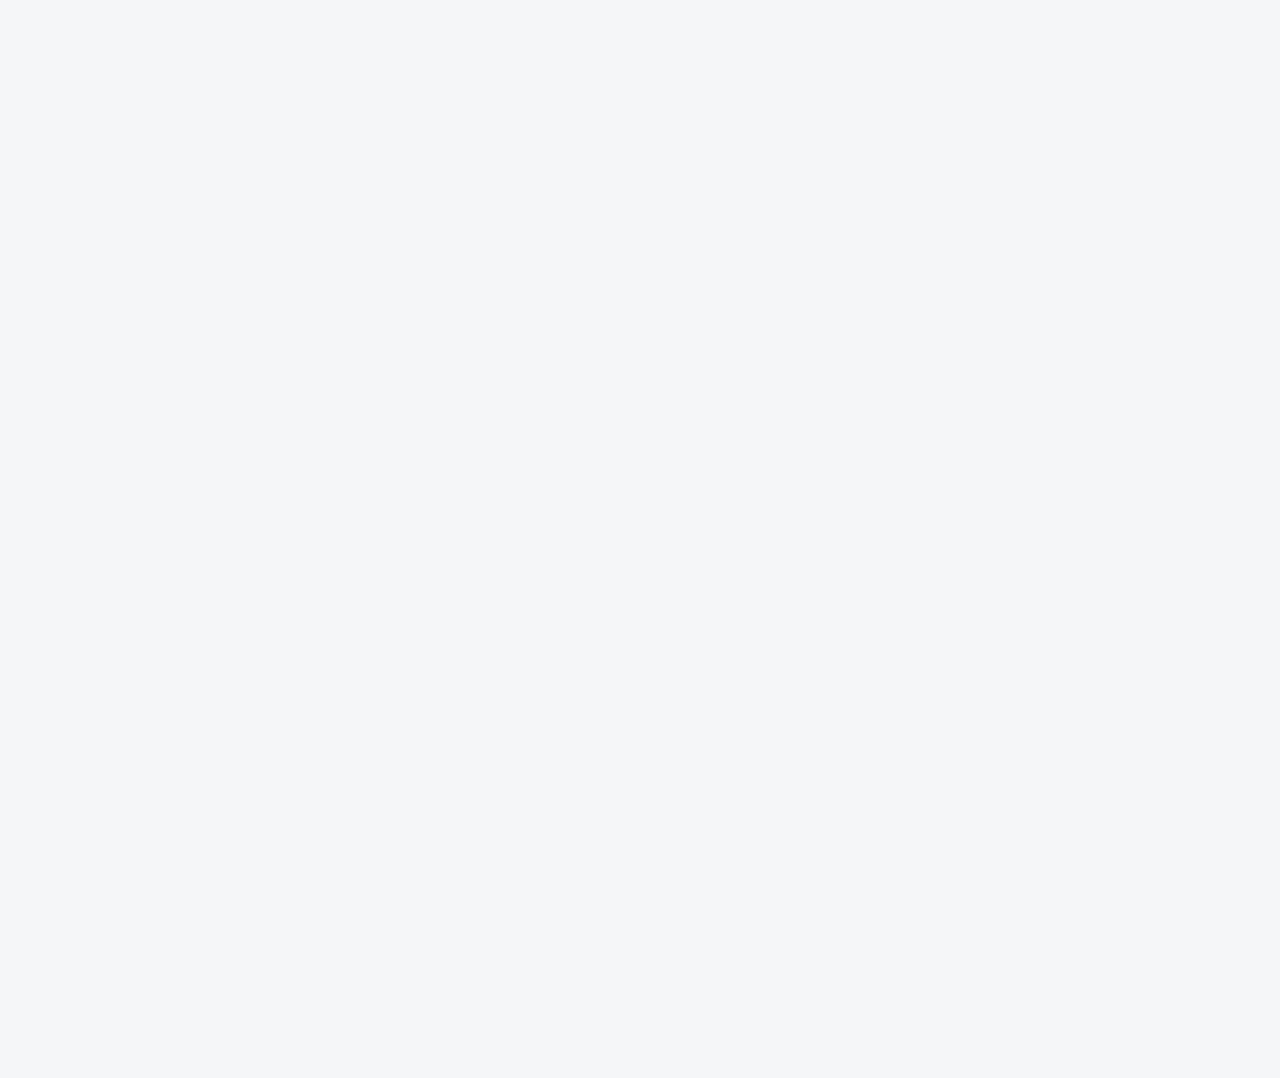
==== index.html @ fcd303e8 "마무리: 로그인 · 게시판 · 첫 화면(판 2026-11-13.1) · 개발 자료 전체 Co-Authored-By: Claude Fable 5.2 <noreply@anthropic" ====
<!DOCTYPE html>
<html lang="ko">
<head>
<meta charset="UTF-8">
<meta name="viewport" content="width=device-width, initial-scale=1.0">
<title>협력업체 통합 품질관리 — Audit 4종 · 개선조치 · 공정점검 · 메일 초안</title>
<meta name="description" content="협력업체 Audit 4종(Process · 대형 제관 · PSO · 도장)의 점수와 판정, 지적사항 개선조치, 업체별 점수 변화, 가로형 공정점검(사진 첨부), 내부 보고·업체 발송 메일 초안을 한 화면에서 관리합니다. 회사 양식 엑셀을 올리면 항목과 배점을 그대로 읽어 씁니다.">
<link rel="icon" href="favicon.svg" type="image/svg+xml">
<link rel="canonical" href="https://build-2611-14.jobability.co.kr/">
<meta name="robots" content="index,follow">
<meta property="og:type" content="website">
<meta property="og:site_name" content="생성형 AI 업무자동화 전문가과정 · 2차수">
<meta property="og:url" content="https://build-2611-14.jobability.co.kr/">
<meta property="og:title" content="협력업체 통합 품질관리 — 생성형 AI 업무자동화 전문가과정 2차수">
<meta property="og:description" content="Audit 4종 점수·판정, 개선조치 추적, 업체별 점수 분석, 가로형 공정점검과 메일 초안을 한 곳에서 관리합니다.">
<meta property="og:image" content="https://build-2611-14.jobability.co.kr/og-index.png">
<meta property="og:image:width" content="1200">
<meta property="og:image:height" content="630">
<meta property="og:locale" content="ko_KR">
<meta name="twitter:card" content="summary_large_image">
<link rel="stylesheet" href="css/style.css">
<link rel="stylesheet" href="css/app.css">
<!-- auth-kit: 로그인 전에는 도구 화면을 감춘다(js/auth.js 가 판정 뒤 푼다) -->
<script>document.documentElement.classList.add('auth-lock')</script>
<link rel="stylesheet" href="css/auth.css?v=2026-11-13.1">
<link rel="stylesheet" href="css/board.css?v=2026-11-13.1">
<link rel="stylesheet" href="css/kit-build.css?v=2026-11-13.1">
<!-- /auth-kit -->
</head>
<body>

<nav class="topnav" aria-label="주요 메뉴">
  <div class="topnav-inner">
    <a class="topnav-brand" href="index.html">협력업체 통합 품질관리 <small>build-2611-14 · 기획 정유석</small></a>
    <ul class="topnav-links">
      <li><a href="#/dashboard">Dashboard</a></li>
      <li><a href="#/inspect">공정점검</a></li>
      <li><a href="#/mail">메일</a></li>
      <li><a href="guide.html">사용법</a></li>
      <li><a href="plan.html">기획서</a></li>
    </ul>
  </div>
</nav>

<header class="hero"><div class="wrap">
  <div class="eyebrow">생성형 AI 업무자동화 전문가과정 · 2차수 · 프로젝트 14</div>
  <h1>협력업체 통합 품질관리</h1>
  <p>Audit 4종의 <b>점수와 판정</b>, 지적사항의 <b>개선조치 추적</b>, 업체별 <b>점수 변화</b>, 가로형 <b>공정점검</b>과 <b>메일 초안</b>을 한 화면에서 관리합니다.
     회사 양식 엑셀을 올리면 항목과 배점을 그대로 읽어 씁니다.</p>
</div></header>

<main><div class="wrap">
  <div class="app">
    <aside class="side" aria-label="업무 메뉴">
      <ul id="side">
        <li><a href="#/dashboard" data-r="dashboard">Dashboard</a></li>
        <li><a href="#/vendors" data-r="vendors">협력업체 관리</a></li>
        <li class="grp">Audit 관리</li>
        <li><a href="#/audit/C" data-r="audit/C" class="sub">Process Audit</a></li>
        <li><a href="#/audit/A" data-r="audit/A" class="sub">대형 제관 Audit</a></li>
        <li><a href="#/audit/B" data-r="audit/B" class="sub">PSO</a></li>
        <li><a href="#/audit/D" data-r="audit/D" class="sub">도장 Audit</a></li>
        <li><a href="#/findings" data-r="findings">개선조치 관리</a></li>
        <li><a href="#/analysis" data-r="analysis">Audit 점수 분석</a></li>
        <li><a href="#/inspect" data-r="inspect">공정점검 관리</a></li>
        <li><a href="#/mail" data-r="mail">메일 자동 생성</a></li>
        <li><a href="#/data" data-r="data">데이터 관리</a></li>
      </ul>
      <p class="side-note">저장 위치: 이 PC 의 브라우저(IndexedDB).<br>파일과 사진은 서버로 올라가지 않습니다.<br>엑셀 파일이 안 열리면 「엑셀에서 복사해 붙여넣기」, 인터넷이 없으면 데이터 관리의 「오프라인 사용 파일」.</p>
    </aside>
    <section class="panel">
      <div class="selbar" id="selbar">
        <label>담당자 <select id="sel-manager"></select></label>
        <label>업체 <select id="sel-vendor"></select></label>
        <span class="mode" id="sel-mode"></span>
        <button class="btn sm" id="sel-clear" type="button">선택 해제</button>
        <span class="saved" id="saved"></span>
      </div>
      <div id="view" aria-live="polite"></div>
    </section>
  </div>
</div></main>

<footer><div class="wrap">
  생성형 AI 업무자동화 전문가과정 2차수 · 프로젝트 14 · 기획 정유석 ·
  예제 데이터와 예제 양식은 실제 사내 데이터·양식이 아닙니다.
</div></footer>

<script src="lib/xlsx.full.min.js"></script>
<script src="js/audit.js"></script>
<script src="js/app.js"></script>
<!-- auth-kit: 로그인 · 사용 신청 · 승인 · 게시판(키트 정본 data10-00/kit/auth, 적용 build-2611-00/tools/kit) -->
<script src="vendor/supabase.js?v=2026-11-13.1"></script>
<script src="js/auth-config.js?v=2026-11-13.1"></script>
<script src="js/kit-build.js?v=2026-11-13.1"></script>
<script src="js/board.js?v=2026-11-13.1"></script>
<script src="js/auth.js?v=2026-11-13.1"></script>
<!-- /auth-kit -->
</body>
</html>
---- css/style.css ----
:root{
  --bg:#f4f6f8; --card:#fff; --ink:#152232; --sub:#5b6b7b; --line:#dde4ea;
  --brand:#154b6e; --brand-deep:#0d3350; --accent:#0b6e99;
  --ok:#0a6045; --warn:#7a4f00; --danger:#c8341f;
  --wrap:1320px; --pad:24px;
}
@media (max-width:640px){ :root{ --pad:16px; } }
*{box-sizing:border-box; margin:0; padding:0;}
html,body{background:var(--bg); color:var(--ink);
  font-family:"Pretendard","Apple SD Gothic Neo","Malgun Gothic",sans-serif;}
body{font-size:15px; line-height:1.65; word-break:keep-all; overflow-wrap:break-word;}

/* 상단 바는 고정 — 표를 아래로 훑는 동안에도 조작부가 보여야 한다.
   sticky 가 아니라 fixed 다: 조상에 overflow 가 걸리면 sticky 는 조용히 죽는다. */
.topnav{position:fixed; top:0; left:0; right:0; z-index:40;
  background:var(--brand-deep); border-bottom:1px solid rgba(255,255,255,.12);}
.topnav-inner{display:flex; align-items:center; justify-content:space-between;
  gap:20px; max-width:var(--wrap); margin:0 auto; padding:0 var(--pad); min-height:56px;}
.topnav-brand{display:flex; align-items:center; min-height:56px; color:#fff;
  font-weight:750; font-size:14.5px; text-decoration:none; white-space:nowrap;}
.topnav-brand small{font-weight:400; opacity:.7; font-size:12px; margin-left:8px;}
.topnav-links{display:flex; align-items:center; gap:2px; list-style:none; margin:0; padding:0;
  overflow-x:auto; scrollbar-width:none;}
.topnav-links::-webkit-scrollbar{display:none;}
.topnav-links a{display:flex; align-items:center; min-height:56px; padding:0 12px;
  color:rgba(255,255,255,.82); text-decoration:none; font-size:13.5px; font-weight:600;
  white-space:nowrap; border-bottom:2px solid transparent;}
.topnav-links a:hover{color:#fff;}
.topnav-links a.active{color:#fff; border-bottom-color:#7ec8a0;}
@media (max-width:860px){
  .topnav-inner{gap:10px; padding:0 14px; min-height:52px;}
  .topnav-brand{min-height:52px; font-size:13.5px;} .topnav-brand small{display:none;}
  .topnav-links a{min-height:52px; padding:0 9px; font-size:13px;}
}

.hero{background:linear-gradient(180deg,var(--brand-deep),var(--brand)); color:#fff;
  padding:52px 0 38px; margin-top:56px;}
@media (max-width:860px){ .hero{margin-top:52px; padding:38px 0 28px;} }
.hero .eyebrow{font-size:12.5px; letter-spacing:.08em; opacity:.75; margin-bottom:9px;}
.hero h1{font-size:27px; line-height:1.3; font-weight:750; margin-bottom:11px;}
.hero p{max-width:66ch; color:rgba(255,255,255,.86); font-size:14.5px;}
main{padding:34px 0 60px;}
.wrap{max-width:var(--wrap); margin:0 auto; padding:0 var(--pad);}

h2{font-size:19px; font-weight:700; margin:32px 0 8px;}
main > .wrap > :first-child{margin-top:0;}
p{margin:0 0 13px;} .sub{color:var(--sub); font-size:14px;}
code{font-family:ui-monospace,SFMono-Regular,Menlo,monospace; font-size:.92em;
  background:#eef2f6; border-radius:4px; padding:1px 5px;}

.card{background:var(--card); border:1px solid var(--line); border-radius:12px;
  padding:22px 24px; margin-bottom:18px;}
.drop{display:block; border:2px dashed #93a7bd; border-radius:12px; background:#fbfdff;
  padding:30px 20px; text-align:center; cursor:pointer; transition:border-color .15s,background .15s;}
.drop:hover,.drop.over{border-color:var(--accent); background:#f0f8fc;}
.drop b{display:block; font-size:15.5px; margin-bottom:5px;}
.drop span{color:var(--sub); font-size:13.5px;}
input[type=file]{display:none;}

.btn{display:inline-flex; align-items:center; justify-content:center; gap:6px;
  min-height:42px; padding:0 18px; border-radius:9px; border:1px solid var(--line);
  background:#fff; color:var(--ink); font-size:14px; font-weight:650; cursor:pointer;}
.btn:hover{border-color:#9fb2c4;}
.btn.primary{background:var(--brand); border-color:var(--brand); color:#fff;}
.btn.primary:hover{background:var(--brand-deep);}
.btn.green{background:var(--ok); border-color:var(--ok); color:#fff;}
.btn:disabled{opacity:.45; cursor:not-allowed;}
.btnrow{display:flex; flex-wrap:wrap; gap:8px; margin-top:14px;}

.note{border-left:4px solid var(--accent); background:#eef6fa; color:#0b3a4f;
  padding:13px 15px; border-radius:8px; font-size:14px; margin:14px 0;}
.warn{border-left:4px solid var(--danger); background:#fdeae7; color:#7a1a0c;
  padding:13px 15px; border-radius:8px; font-size:14px; margin:14px 0;}
.ok{border-left:4px solid var(--ok); background:#e9f6f0; color:#08422a;
  padding:13px 15px; border-radius:8px; font-size:14px; margin:14px 0;}

.tablewrap{overflow-x:auto; border:1px solid var(--line); border-radius:10px; background:#fff; max-height:70vh;}
table{border-collapse:collapse; width:100%; font-size:13px;}
th,td{border-bottom:1px solid var(--line); padding:8px 11px; text-align:left; white-space:nowrap;}
th{background:#eef2f6; font-weight:700; position:sticky; top:0; z-index:1;}
tr:last-child td{border-bottom:0;}
td.num{text-align:right; font-variant-numeric:tabular-nums;}
td.mono{font-family:ui-monospace,SFMono-Regular,Menlo,monospace;}
tr.flag td{background:#fdf3f1;}
/* 계산으로 채운 값은 문서에 적혀 있던 값과 **신뢰도가 다르다.**
   같은 모양으로 두면 사람이 구분하지 못한 채 그대로 믿게 된다. */
td .calc{display:inline-block; margin-left:5px; font-size:10.5px; font-weight:700;
  color:#0b3a4f; background:#dceaf3; border-radius:4px; padding:1px 5px; vertical-align:middle;}
.rev{color:var(--danger); font-weight:650; white-space:normal; min-width:240px;}

.filelist{margin:13px 0 0; padding:0; list-style:none; font-size:13.5px;}
.filelist li{padding:6px 0; border-bottom:1px solid var(--line); color:var(--sub);
  display:flex; justify-content:space-between; gap:10px;}
.filelist li:last-child{border-bottom:0;}
.stats{display:flex; flex-wrap:wrap; gap:10px; margin:14px 0 0;}
.stat{background:#eef2f6; border-radius:9px; padding:9px 14px; font-size:13.5px;}
.stat b{font-size:17px; display:block; font-variant-numeric:tabular-nums;}
footer{border-top:1px solid var(--line); padding:24px 0 40px; color:var(--sub); font-size:13px;}
---- css/app.css ----
/* 이 앱 전용 — 공통 style.css 뒤에 읽는다 */
[hidden]{display:none !important;}
:root{ --navy:#0d2b4e; --blue:#1d5fa8; --blue-l:#e8f0fa; }
.hero{padding:34px 0 26px; background:linear-gradient(180deg,var(--navy),#174a80);}
.hero h1{font-size:24px;}
h3{font-size:16px; font-weight:700; margin:22px 0 8px;}
h3 small{font-weight:400; font-size:12.5px; margin-left:6px; color:var(--sub);}
.btn.sm{min-height:34px; padding:0 12px; font-size:13px;}
.btn.xs{min-height:28px; padding:0 9px; font-size:12px; border-radius:7px;}
.btn.danger{color:var(--danger); border-color:#efc4bc;}
.btn.on{background:var(--blue); border-color:var(--blue); color:#fff;}
.btnrow.tight{margin-top:0; margin-bottom:8px;}
main{padding-top:22px;}

/* 사이드바 + 본문 */
.app{display:grid; grid-template-columns:220px minmax(0,1fr); gap:18px; align-items:start;}
.side{position:sticky; top:72px; background:var(--navy); border-radius:12px; padding:10px 8px 12px; color:#fff;}
.side ul{list-style:none;}
.side a{display:block; color:rgba(255,255,255,.84); text-decoration:none; padding:8px 12px; border-radius:8px; font-size:14px; font-weight:600;}
.side a.sub{padding-left:24px; font-weight:500; font-size:13.5px;}
.side a:hover{background:rgba(255,255,255,.08); color:#fff;}
.side a.active{background:#fff; color:var(--navy);}
.side .grp{font-size:12px; opacity:.6; padding:10px 12px 2px;}
.side-note{font-size:12px; opacity:.7; padding:12px 10px 0; margin:0; line-height:1.5;}
@media (max-width:900px){
  .app{grid-template-columns:minmax(0,1fr);}
  .side{position:static; padding:6px;}
  .side ul{display:flex; overflow-x:auto; gap:2px; scrollbar-width:thin;}
  .side a,.side a.sub{white-space:nowrap; padding:8px 10px; font-size:13px;}
  .side .grp,.side-note{display:none;}
}
.panel{min-width:0;}
.selbar{display:flex; flex-wrap:wrap; align-items:flex-end; gap:10px 14px; background:#fff; border:1px solid var(--line); border-left:5px solid var(--blue);
  border-radius:12px; padding:12px 16px; margin-bottom:14px;}
.selbar label{display:flex; flex-direction:column; gap:3px; font-size:12.5px; color:var(--sub); min-width:0;}
.selbar select{font:inherit; font-size:14px; padding:6px 8px; border:1px solid var(--line); border-radius:7px; min-width:170px; max-width:100%;}
.mode{align-self:center; font-size:13px; font-weight:700; color:var(--blue); background:var(--blue-l); border-radius:20px; padding:4px 12px;}
.saved{align-self:center; margin-left:auto; font-size:12px; color:var(--sub);}
@media (max-width:640px){ .selbar select{min-width:0; width:100%;} .selbar label{flex:1 1 140px;} .saved{margin-left:0;} }

.card h2:first-child{margin-top:0;}
.head{display:flex; flex-wrap:wrap; align-items:center; justify-content:space-between; gap:8px 12px; margin-bottom:6px;}
.head h2{margin:0;}
.stats{display:grid; grid-template-columns:repeat(auto-fill,minmax(min(140px,100%),1fr)); gap:10px;}
.stat.bad b{color:var(--danger);} .stat.good b{color:var(--ok);}
.stat small{color:var(--sub); font-size:12px;}

/* 판정 꼬리표 */
.tag{display:inline-block; font-size:12px; font-weight:700; border-radius:5px; padding:1px 7px; white-space:nowrap; background:#eef2f6; color:#33475b;}
.tag.ok{background:#dcefe5; color:#08422a;}
/* 공통 style.css 의 .ok · .warn 알림 상자 규칙(왼쪽 띠 · 여백)이 꼬리표에 묻지 않게 */
.tag.ok,.tag.bad{border-left:0; margin:0; padding:1px 7px; border-radius:5px; font-size:12px;} .tag.mid{background:#fdf0d5; color:#6b4500;} .tag.bad{background:#fbdcd5; color:#7a1a0c;}
.tag.blue{background:var(--blue-l); color:#123f73;}
.tag.calc{background:#dceaf3; color:#0b3a4f; font-size:10.5px;}
.up{color:var(--ok); font-weight:700;} .down{color:var(--danger); font-weight:700;}

/* 표 */
.tablewrap{margin-top:6px;}
td.wrap,th.wrap{white-space:normal; min-width:200px;}
td.wide{white-space:normal; min-width:260px;}
td.num,th.num{text-align:right; font-variant-numeric:tabular-nums;}
tr.click{cursor:pointer;} tr.click:hover td{background:#f2f7fb;} tr.sel td{background:#e6effa;}
tr.over td{background:#fdf3f1;}
td.rep{color:#9aa9b8;}
table input,table select,table textarea{font:inherit; font-size:13px; border:1px solid var(--line); border-radius:6px; padding:4px 6px; background:#fff; max-width:100%;}
table textarea{width:100%; min-width:150px; min-height:52px; resize:vertical;}
table input[type=text]{min-width:120px;}
.form{display:grid; grid-template-columns:repeat(auto-fill,minmax(min(200px,100%),1fr)); gap:10px 14px; align-items:end; margin:10px 0;}
.form label{display:flex; flex-direction:column; gap:4px; font-size:13px; color:var(--sub); min-width:0;}
.form input,.form select,.form textarea{font:inherit; font-size:14px; padding:6px 8px; border:1px solid var(--line); border-radius:7px; background:#fff; width:100%;}
.form .span2{grid-column:span 2;} .form .full{grid-column:1/-1;}
@media (max-width:640px){ .form .span2{grid-column:1/-1;} }
textarea.big{width:100%; min-height:90px; font:inherit; font-size:14px; padding:8px 10px; border:1px solid var(--line); border-radius:8px; resize:vertical;}
textarea.mail{min-height:380px; font-family:ui-monospace,SFMono-Regular,Menlo,monospace; font-size:13px; line-height:1.55;}

/* Audit 입력 */
.edit-grid{display:grid; grid-template-columns:minmax(0,1fr) 300px; gap:16px; align-items:start;}
@media (max-width:1100px){ .edit-grid{grid-template-columns:minmax(0,1fr);} }
.sumbox{position:sticky; top:72px; border:1px solid var(--line); border-radius:12px; padding:14px 16px; background:#fbfdff;}
@media (max-width:1100px){ .sumbox{position:static;} }
.sumbox .big{font-size:30px; font-weight:800; font-variant-numeric:tabular-nums; line-height:1.2;}
.sumbox .row{display:flex; justify-content:space-between; gap:8px; font-size:13.5px; padding:3px 0; border-bottom:1px dashed var(--line);}
.guide{font-size:13px;} .guide td,.guide th{padding:5px 9px;}
.ctq{display:inline-block; font-size:10.5px; font-weight:800; color:#fff; background:var(--blue); border-radius:4px; padding:0 5px; margin-left:4px;}

/* 사진 */
.photos{display:flex; flex-wrap:wrap; gap:6px; min-width:170px; align-items:flex-start;}
.ph{width:84px; display:flex; flex-direction:column; gap:3px; position:relative;}
.ph img{width:84px; height:60px; object-fit:cover; border-radius:6px; border:1px solid var(--line); background:#f4f6f8; cursor:zoom-in;}
.ph input{width:84px; min-width:0 !important; font-size:11.5px; padding:2px 4px;}
.ph .x{position:absolute; top:-6px; right:-6px; width:20px; height:20px; border-radius:50%; border:0; background:#c8341f; color:#fff; font-size:12px; line-height:20px; cursor:pointer; padding:0;}
.addph{display:inline-flex; align-items:center; justify-content:center; width:84px; height:60px; border:1.5px dashed #93a7bd; border-radius:6px; font-size:12px; color:var(--sub); cursor:pointer; background:#fbfdff;}
.insp td{vertical-align:top;}
.insp td.pair{background:#fbfcfe;}
.zoom{position:fixed; inset:0; background:rgba(10,20,35,.82); z-index:80; display:flex; align-items:center; justify-content:center; padding:20px; cursor:zoom-out;}
.zoom img{max-width:100%; max-height:100%; border-radius:8px; background:#fff;}

/* 그래프 */
.chart svg{width:100%; height:auto; display:block; background:#fff; border:1px solid var(--line); border-radius:10px;}
.charts{display:grid; gap:14px 18px; grid-template-columns:repeat(auto-fit,minmax(min(420px,100%),1fr));}
.charts > div{min-width:0;}
svg .grid{stroke:#e6ebf0;} svg .ax{font-size:11px; fill:#5b6b7b;} svg .axt{font-size:12px; fill:#152232;}
svg .ref{stroke:#c8341f; stroke-dasharray:5 4; stroke-width:1.2;} svg .ref.g{stroke:#0a6045;}
svg polyline{fill:none; stroke-width:2.4;}
svg .kC{fill:#1d5fa8; stroke:#1d5fa8;} svg .kA{fill:#0d2b4e; stroke:#0d2b4e;} svg .kD{fill:#d9822b; stroke:#d9822b;}
svg polyline.kC,svg polyline.kA,svg polyline.kD{fill:none;}
.legend{display:flex; flex-wrap:wrap; gap:6px 14px; align-items:center; font-size:12.5px; color:var(--sub); margin-top:6px;}
.legend i{display:inline-block; width:12px; height:12px; border-radius:3px; margin-right:5px; vertical-align:-1px;}
.legend i.kC{background:#1d5fa8;} .legend i.kA{background:#0d2b4e;} .legend i.kD{background:#d9822b;}

.empty{text-align:center; padding:34px 16px;}
.empty .btnrow{justify-content:center;}
.pill{display:inline-block; font-size:12px; color:var(--sub); background:#eef2f6; border-radius:20px; padding:2px 10px; margin:2px 4px 2px 0;}
.log{list-style:none; font-size:13px; margin:6px 0;} .log li{padding:4px 0; border-bottom:1px dashed var(--line);}
.ai-box{border:1px dashed #93a7bd; border-radius:10px; padding:10px 14px; margin-top:12px; font-size:13.5px;}
.toast{position:fixed; left:50%; bottom:24px; transform:translateX(-50%); background:var(--navy); color:#fff; padding:10px 18px; border-radius:10px; font-size:14px; z-index:90; max-width:90vw;}

/* 엑셀에서 복사해 붙여넣기 · 오프라인 (v1.1) */
.card.inner{background:#f6f9fc; box-shadow:none; margin:12px 0;}
.card.inner h3{margin-top:0;}
textarea.paste{width:100%; box-sizing:border-box; font-family:ui-monospace,SFMono-Regular,Menlo,monospace; font-size:12.5px; line-height:1.45; white-space:pre; overflow:auto; tab-size:12;}
.card.inner ol.sub{margin:4px 0 8px 1.2em; padding:0;}
#copy-tables .btn{white-space:nowrap;}
---- css/auth.css ----
/* data10 로그인 키트 — 정본: data10-00/kit/auth/css/auth.css (사본을 직접 고치지 말 것)
   로그인 전 대문 · 사용 신청 · 승인 대기 · 구성원 관리 창. 클래스는 모두 ag- / auth- 로 시작해 도구 화면과 섞이지 않는다. */
:root {
  --ag-ink: #172334; --ag-sub: #55657a; --ag-line: #d6dee8; --ag-bg: #f3f6f9;
  --ag-navy: #13274b; --ag-navy-2: #0c1b36; --ag-brand: #1f5fa8; --ag-brand-d: #174a84;
  --ag-ok: #1b6e3a; --ag-ok-bg: #e5f3ea; --ag-err: #b3261e; --ag-err-bg: #fdecea; --ag-warn: #7a5200; --ag-warn-bg: #fff4d6;
  --ag-accent: #a9c2e2;
  --ag-pad: 20px;
}
@media (min-width: 640px) { :root { --ag-pad: 28px; } }
@media (min-width: 1024px) { :root { --ag-pad: 40px; } }

/* 로그인 전에는 도구 화면을 감춘다(자리는 그대로 — 그래프 폭 계산이 흔들리지 않게 visibility) */
html.auth-lock body > *:not(#authGate) { visibility: hidden; }
html.auth-lock body { overflow: hidden; }

.ag {
  position: fixed; inset: 0; z-index: 2000; overflow-y: auto; -webkit-overflow-scrolling: touch;
  background: var(--ag-bg); color: var(--ag-ink);
  font: 16px/1.65 Pretendard, 'Apple SD Gothic Neo', 'Malgun Gothic', 'Noto Sans KR', sans-serif;
  word-break: keep-all; overflow-wrap: break-word;
}
.ag[hidden] { display: none; }
.ag *, .ag *::before, .ag *::after, .ag-modal * { box-sizing: border-box; }

.ag-wrap {
  max-width: calc(1180px + 2 * var(--ag-pad)); margin: 0 auto; padding: 0 var(--ag-pad);
  display: grid; grid-template-columns: minmax(0, 1fr); gap: 0;
}
.ag-hero {
  background: linear-gradient(160deg, var(--ag-navy) 0%, var(--ag-navy-2) 100%); color: #fff;
  margin: 0 calc(-1 * var(--ag-pad)); padding: 36px var(--ag-pad) 32px;
}
.ag-side { padding: 24px 0 8px; }
@media (min-width: 960px) {
  .ag { background: linear-gradient(90deg, var(--ag-navy-2) 0, var(--ag-navy-2) 50%, var(--ag-bg) 50%); }
  .ag-wrap { grid-template-columns: minmax(0, 1fr) minmax(0, 1fr); min-height: calc(100vh - 48px); align-items: center; }
  .ag-hero { margin: 0; padding: 56px 48px 56px 0; background: none; min-height: 100%; display: flex; flex-direction: column; justify-content: center; }
  .ag-side { padding: 56px 0 56px 48px; }
}
.ag-eyebrow { margin: 0 0 10px; font-size: 13.5px; letter-spacing: .02em; color: var(--ag-accent); }
.ag-hero h1 { margin: 0 0 14px; font-size: clamp(26px, 3.6vw, 38px); line-height: 1.3; color: #fff; font-weight: 800; }
.ag-lead { margin: 0 0 24px; color: #d7e3f2; font-size: 16.5px; max-width: 640px; }
.ag-feats { list-style: none; margin: 0 0 24px; padding: 0; display: grid; grid-template-columns: minmax(0, 1fr); gap: 10px; }
@media (min-width: 640px) { .ag-feats { grid-template-columns: repeat(2, minmax(0, 1fr)); } }
.ag-feats li { border: 1px solid rgba(255, 255, 255, .14); border-radius: 12px; padding: 14px 16px; background: rgba(255, 255, 255, .05); }
.ag-feats b { display: block; color: #fff; font-size: 15.5px; margin-bottom: 4px; }
.ag-feats span { display: block; color: #c4d3e6; font-size: 14px; line-height: 1.55; }
.ag-flow-t { margin: 0 0 8px; font-size: 13.5px; color: #a9c2e2; }
.ag-flow ol { list-style: none; margin: 0; padding: 0; display: flex; flex-wrap: wrap; gap: 8px; }
.ag-flow li { display: inline-flex; align-items: center; gap: 8px; padding: 6px 12px 6px 6px; border-radius: 999px; background: rgba(255, 255, 255, .08); color: #e6eef8; font-size: 14px; }
.ag-n { display: inline-grid; place-items: center; width: 24px; height: 24px; border-radius: 50%; background: #fff; color: var(--ag-navy); font-weight: 700; font-size: 13px; }

.ag-card { background: #fff; border: 1px solid var(--ag-line); border-radius: 16px; padding: 26px 24px; box-shadow: 0 10px 30px rgba(15, 30, 55, .08); max-width: 460px; margin: 0 auto; }
.ag-card h2 { margin: 6px 0 8px; font-size: 21px; color: var(--ag-ink); }
.ag-card p { margin: 0 0 12px; }
.ag-sub { color: var(--ag-sub); font-size: 14.5px; }
.ag-tabs { display: flex; gap: 4px; padding: 4px; background: #eef2f6; border-radius: 10px; margin: 0 0 18px; }
.ag-tabs button { flex: 1; border: 0; background: transparent; padding: 9px 10px; border-radius: 8px; font: inherit; font-weight: 600; color: var(--ag-sub); cursor: pointer; }
.ag-tabs button[aria-selected="true"] { background: #fff; color: var(--ag-ink); box-shadow: 0 1px 3px rgba(0, 0, 0, .1); }
.ag-form { display: grid; gap: 12px; }
.ag-form label { display: grid; gap: 5px; font-size: 14px; font-weight: 600; color: var(--ag-ink); }
.ag-form small { font-weight: 400; color: var(--ag-sub); }
.ag-form input { font: inherit; font-size: 16px; font-weight: 400; padding: 10px 12px; border: 1px solid var(--ag-line); border-radius: 9px; background: #fff; color: var(--ag-ink); width: 100%; }
.ag-form input::placeholder { color: #8a97a8; font-weight: 400; }
.ag-form input:focus { outline: 2px solid var(--ag-brand); outline-offset: 1px; border-color: var(--ag-brand); }
.ag-btn { font: inherit; font-weight: 700; display: inline-flex; align-items: center; justify-content: center; gap: 6px; min-height: 44px; padding: 8px 16px;
  border-radius: 10px; border: 1px solid var(--ag-line); background: #fff; color: var(--ag-ink); cursor: pointer; width: 100%; }
.ag-btn:hover { border-color: var(--ag-brand); }
.ag-btn:disabled { opacity: .6; cursor: progress; }
.ag-primary { background: var(--ag-brand); border-color: var(--ag-brand); color: #fff; }
.ag-primary:hover { background: var(--ag-brand-d); }
.ag-kakao { background: #fee500; border-color: #fee500; color: #191600; }
.ag-or { display: flex; align-items: center; gap: 10px; color: var(--ag-sub); font-size: 13px; margin: 14px 0; }
.ag-or::before, .ag-or::after { content: ''; flex: 1; height: 1px; background: var(--ag-line); }
.ag-hint { margin: 14px 0 0 !important; color: var(--ag-sub); font-size: 13.5px; }
.ag-msg { margin: 12px 0 0 !important; font-size: 14px; min-height: 1em; color: var(--ag-sub); }
.ag-msg:empty { display: none; }
.ag-msg.is-err { color: var(--ag-err); background: var(--ag-err-bg); padding: 8px 12px; border-radius: 8px; }
.ag-msg.is-ok { color: var(--ag-ok); background: var(--ag-ok-bg); padding: 8px 12px; border-radius: 8px; }
.ag-link { border: 0; background: none; color: var(--ag-sub); text-decoration: underline; font: inherit; font-size: 14px; cursor: pointer; margin-top: 14px; padding: 6px 0; }
.ag-badge { display: inline-block; padding: 3px 10px; border-radius: 999px; background: var(--ag-warn-bg); color: var(--ag-warn); font-size: 13px; font-weight: 700; }
.ag-badge.is-off { background: var(--ag-err-bg); color: var(--ag-err); }
.ag-claim { margin-top: 16px; padding: 14px; border: 1px dashed var(--ag-line); border-radius: 10px; font-size: 14px; color: var(--ag-sub); }
.ag-foot { text-align: center; color: var(--ag-sub); font-size: 13px; margin: 0; padding: 14px var(--ag-pad) 22px; }
@media (min-width: 960px) { .ag-foot { color: #8fa3bd; text-align: left; max-width: calc(1180px + 2 * var(--ag-pad)); margin: 0 auto; } }

/* 상단 바 계정 칩 */
.auth-chip { display: flex; align-items: center; gap: 6px; margin-left: auto; flex-wrap: nowrap; font-size: 13.5px; }
.auth-chip.is-float { position: fixed; top: 10px; right: 10px; z-index: 1500; background: #fff; border: 1px solid var(--ag-line); border-radius: 999px; padding: 4px 6px 4px 12px; }
.auth-chip-name { max-width: 9em; overflow: hidden; text-overflow: ellipsis; white-space: nowrap; font-weight: 600; }
.auth-chip-btn { font: inherit; font-size: 13px; border: 1px solid var(--ag-line); background: #fff; color: var(--ag-ink); border-radius: 8px; padding: 5px 10px; cursor: pointer; white-space: nowrap; display: inline-flex; align-items: center; gap: 4px; }
.auth-chip-btn:hover { border-color: var(--ag-brand); color: var(--ag-brand); }
.auth-chip-n { display: inline-grid; place-items: center; min-width: 18px; height: 18px; padding: 0 5px; border-radius: 9px; background: var(--ag-err); color: #fff; font-size: 11.5px; font-weight: 700; }
.auth-chip-n[hidden] { display: none; }
@media (max-width: 639px) { .auth-chip-name { display: none; } }

/* 구성원 관리 창 */
.ag-modal { position: fixed; inset: 0; z-index: 2100; background: rgba(10, 20, 35, .5); display: flex; align-items: flex-start; justify-content: center; padding: 24px 12px; overflow-y: auto;
  font: 15px/1.6 Pretendard, 'Apple SD Gothic Neo', 'Malgun Gothic', sans-serif; color: var(--ag-ink); word-break: keep-all; overflow-wrap: break-word; }
.ag-modal[hidden] { display: none; }
.ag-panel { background: #fff; border-radius: 14px; width: 100%; max-width: 980px; padding: 20px 22px 24px; }
.ag-panel-h { display: flex; align-items: center; justify-content: space-between; gap: 12px; }
.ag-panel-h h2 { margin: 0; font-size: 20px; }
.ag-x { border: 0; background: none; font-size: 26px; line-height: 1; cursor: pointer; color: var(--ag-sub); padding: 4px 8px; }
.ag-panel .ag-tabs { max-width: 320px; margin: 12px 0; }
.ag-tablewrap { overflow-x: auto; }
.ag-table { width: 100%; border-collapse: collapse; font-size: 14.5px; }
.ag-table th, .ag-table td { text-align: left; vertical-align: top; padding: 10px 8px; border-bottom: 1px solid var(--ag-line); }
.ag-table th { background: #f1f4f8; font-size: 13.5px; white-space: nowrap; }
.ag-table small { color: var(--ag-sub); }
.ag-acts { display: flex; flex-wrap: wrap; gap: 6px; min-width: 150px; }
.ag-btn.ag-sm { width: auto; min-height: 34px; padding: 4px 10px; font-size: 13.5px; }
.ag-st { display: inline-block; padding: 1px 8px; border-radius: 999px; font-size: 12.5px; font-weight: 700; background: #eef2f6; color: var(--ag-sub); }
.ag-st.is-pending { background: var(--ag-warn-bg); color: var(--ag-warn); }
.ag-st.is-active { background: var(--ag-ok-bg); color: var(--ag-ok); }
.ag-st.is-disabled { background: var(--ag-err-bg); color: var(--ag-err); }
.ag-st.is-admin { background: #e6eef9; color: var(--ag-brand-d); }
/* 밝은 테마(plan.json landing.theme = "light") — 바탕은 --ag-bg, 글자는 --ag-ink, 강조는 --ag-accent */
.ag-light, .ag-light .ag-hero { background: var(--ag-bg); }
@media (min-width: 960px) { .ag.ag-light { background: var(--ag-bg); } }
.ag-light .ag-hero { color: var(--ag-ink); }
.ag-light .ag-hero h1 { color: var(--ag-navy); font-size: clamp(30px, 4.2vw, 46px); line-height: 1.25; }
.ag-light .ag-eyebrow { font-size: 16px; font-weight: 700; }
.ag-light .ag-lead { color: var(--ag-sub); font-size: 17px; }
.ag-light .ag-feats li { background: #fff; border-color: var(--ag-line); }
.ag-light .ag-feats b { color: var(--ag-ink); }
.ag-light .ag-feats span { color: var(--ag-sub); }
.ag-light .ag-flow-t { color: var(--ag-sub); }
.ag-light .ag-flow li { background: #fff; color: var(--ag-ink); border: 1px solid var(--ag-line); }
.ag-light .ag-n { background: var(--ag-navy); color: #fff; }
.ag-light .ag-primary { background: var(--ag-navy); border-color: var(--ag-navy); }
.ag-light .ag-primary:hover { background: var(--ag-navy-2); }
@media (min-width: 960px) { .ag-light .ag-foot { color: var(--ag-sub); } }
/* 대문 그림(SVG) — 현장 데이터 → 관리도. 색은 currentColor 하나로(테마마다 .ag-art color 만 바꾼다) */
.ag-hero { position: relative; overflow: hidden; }
.ag-hero > :not(.ag-art) { position: relative; z-index: 1; }
.ag-art { position: absolute; z-index: 0; pointer-events: none; color: #7fa6d6; opacity: .3;
  right: -40px; top: 8px; width: min(560px, 78%); height: auto; }
.ag-par { transition: transform .6s cubic-bezier(.2, .7, .2, 1); }
.ag-line { fill: none; stroke: currentColor; stroke-width: 2.5; stroke-linecap: round; }
.ag-ucl { stroke: currentColor; stroke-width: 1; stroke-dasharray: 5 6; opacity: .55; }
.ag-lbl { fill: currentColor; font-size: 12px; opacity: .7; font-family: inherit; }
.ag-pt { fill: var(--ag-navy-2); stroke: currentColor; stroke-width: 2; }
.ag-ring { fill: none; stroke: currentColor; stroke-width: 2; transform-box: fill-box; transform-origin: center; opacity: 0; }
@media (max-width: 639px) { .ag-art { width: 92%; right: -24px; top: 0; opacity: .28; } .ag-lbl { display: none; } }
/* 데스크톱: 왼쪽 칸 맨 아래 띠(내용과 겹치지 않게 그만큼 아래 여백을 둔다) */
@media (min-width: 960px) {
  .ag-hero { padding-bottom: 210px; }
  .ag-art { top: auto; bottom: 34px; left: 0; right: 32px; width: auto; max-width: 600px; opacity: .55; }
}
.ag-light .ag-art { color: var(--ag-navy); opacity: .26; }
.ag-light .ag-pt { fill: var(--ag-bg); }

/* 「이렇게 씁니다」 단계 — 차례로 밝아진다(그림의 점과 함께) */
.ag-flow li { transition: background-color .35s, box-shadow .35s, color .35s; }
.ag-flow li.is-on { background: rgba(255, 255, 255, .18); box-shadow: inset 0 0 0 1px rgba(255, 255, 255, .45); color: #fff; }
.ag-light .ag-flow li.is-on { background: #fff; box-shadow: inset 0 0 0 1.5px var(--ag-navy); color: var(--ag-navy); }

/* 효과 — .ag-fx 는 JS 가 처음 한 번만 붙인다(모션 최소화면 붙이지 않음). 효과가 없어도 모든 내용은 보인다. */
@keyframes agDraw { to { stroke-dashoffset: 0; } }
@keyframes agFade { from { opacity: 0; } }
@keyframes agUp { from { opacity: 0; transform: translateY(12px); } }
@keyframes agPop { from { opacity: 0; transform: scale(.4); } }
@keyframes agPulse { 0% { opacity: .85; transform: scale(.6); } 100% { opacity: 0; transform: scale(2.2); } }
.ag-fx .ag-line { stroke-dasharray: 1; stroke-dashoffset: 1; animation: agDraw 1.8s cubic-bezier(.4, 0, .2, 1) .2s forwards; }
.ag-fx .ag-area { animation: agFade 1.2s ease 1s both; }
.ag-fx .ag-pt { transform-box: fill-box; transform-origin: center; animation: agPop .45s cubic-bezier(.2, .9, .3, 1.4) var(--d, 1s) both; }
.ag-fx .ag-eyebrow, .ag-fx .ag-hero h1, .ag-fx .ag-lead { animation: agUp .6s ease both; }
.ag-fx .ag-hero h1 { animation-delay: .08s; } .ag-fx .ag-lead { animation-delay: .16s; }
.ag-fx .ag-feats li { animation: agUp .55s ease both; }
.ag-fx .ag-feats li:nth-child(1) { animation-delay: .28s; } .ag-fx .ag-feats li:nth-child(2) { animation-delay: .36s; }
.ag-fx .ag-feats li:nth-child(3) { animation-delay: .44s; } .ag-fx .ag-feats li:nth-child(4) { animation-delay: .52s; }
.ag-fx .ag-flow { animation: agUp .55s ease .62s both; }
.ag-fx .ag-card { animation: agUp .6s ease .18s both; }
.ag-ring { animation: agPulse 2.4s ease-out infinite; }
.ag-feats li { transition: border-color .25s, background-color .25s; }
.ag-feats li:hover { border-color: rgba(255, 255, 255, .32); background: rgba(255, 255, 255, .08); }
.ag-light .ag-feats li:hover { border-color: var(--ag-navy); background: #fff; }

/* ───────── 대문 사진 ───────── */
.ag-sr { position: absolute !important; width: 1px; height: 1px; overflow: hidden; clip: rect(0 0 0 0); white-space: nowrap; }
/* banner: 완성 그림을 위에 그대로(잘리지 않게), 아래에 기능 · 로그인 */
.ag.ag-has-banner { background: var(--ag-bg); }
.ag-banner { background: var(--ag-navy-2); display: flex; justify-content: center; }
.ag-banner { cursor: pointer; }
.ag-banner img { display: block; width: 100%; max-width: 1600px; height: auto; max-height: 72vh; object-fit: contain; }
/* 데스크톱: 그림 아래로 로그인 카드가 첫 화면에 걸리게 높이를 줄인다 */
@media (min-width: 960px) { .ag-banner img { max-height: 52vh; } }
.ag-banner:focus-visible { outline: 3px solid var(--ag-brand); outline-offset: -3px; }
.ag-wrap-banner { padding-top: 24px; padding-bottom: 8px; }
.ag-has-banner .ag-hero-sub { background: none; color: var(--ag-ink); margin: 0; padding: 0 0 8px; }
.ag-has-banner .ag-feats li { background: #fff; border-color: var(--ag-line); }
.ag-has-banner .ag-feats b { color: var(--ag-ink); } .ag-has-banner .ag-feats span { color: var(--ag-sub); }
.ag-has-banner .ag-flow-t { color: var(--ag-sub); }
.ag-has-banner .ag-flow li { background: #fff; color: var(--ag-ink); border: 1px solid var(--ag-line); }
.ag-has-banner .ag-flow li.is-on { box-shadow: inset 0 0 0 1.5px var(--ag-brand); color: var(--ag-brand-d); }
.ag-has-banner .ag-n { background: var(--ag-navy); color: #fff; }
@media (min-width: 960px) {
  .ag-wrap-banner { min-height: 0; align-items: start; padding-top: 32px; }
  .ag-has-banner .ag-hero-sub { padding: 8px 40px 24px 0; min-height: 0; }
  .ag-has-banner .ag-side { padding: 8px 0 24px 40px; }
  .ag-has-banner .ag-foot { color: var(--ag-sub); }
}
/* cover: 사진 위에 대표색을 덮는다(글자 대비를 위해 왼쪽을 더 짙게) */
.ag-hero.ag-cover { background:
  linear-gradient(100deg, color-mix(in srgb, var(--ag-navy-2) 94%, transparent) 0%, color-mix(in srgb, var(--ag-navy) 82%, transparent) 55%, color-mix(in srgb, var(--ag-navy) 45%, transparent) 100%),
  var(--ag-photo) center / cover no-repeat, var(--ag-navy-2); }
@media (min-width: 960px) {
  .ag.ag-has-cover { background: linear-gradient(90deg, var(--ag-navy-2) 0, var(--ag-navy-2) 50%, var(--ag-bg) 50%); }
  .ag-has-cover .ag-wrap { max-width: none; padding-left: 0; }
  .ag-has-cover .ag-hero.ag-cover { margin: 0; padding: 56px 48px 56px max(var(--ag-pad), calc((100vw - 1180px) / 2)); min-height: 100vh; }
}

@media (prefers-reduced-motion: reduce) {
  .ag *, .ag-modal * { transition: none !important; animation: none !important; }
  .ag-ring { opacity: .6; }
}

/* ═════════ 홈페이지 모드(로그인 전) — hp-* ═════════
   색은 과제마다 --ag-navy · --ag-navy-2 · --ag-brand · --ag-brand-d · --ag-accent 로 바뀐다(plan.json landing.colors). */
.ag.ag-home { background: #fff; color: var(--ag-ink); scroll-behavior: smooth; }
@media (min-width: 960px) { .ag.ag-home { background: #fff; } }
.ag-home.hp-modal-open { overflow: hidden; }
.hp { --hp-pad: var(--ag-pad); --hp-max: 1200px; --hp-soft: #f4f7fb; --hp-line: #e2e8f0; font-size: 16px; }
.hp-in { max-width: calc(var(--hp-max) + 2 * var(--hp-pad)); margin: 0 auto; padding: 0 var(--hp-pad); }
.hp a { color: inherit; }
.hp h1, .hp h2, .hp h3 { margin: 0; letter-spacing: -0.01em; }
.hp-ic { width: 24px; height: 24px; fill: none; stroke: currentColor; stroke-width: 1.7; stroke-linecap: round; stroke-linejoin: round; flex: none; }
.hp-ic-s { width: 17px; height: 17px; fill: none; stroke: currentColor; stroke-width: 1.9; stroke-linecap: round; stroke-linejoin: round; flex: none; }

/* 머리글 */
.hp-nav { position: sticky; top: 0; z-index: 30; background: rgba(255, 255, 255, .92); backdrop-filter: saturate(1.4) blur(10px); border-bottom: 1px solid transparent; transition: border-color .2s, box-shadow .2s; }
.hp-nav.is-scrolled { border-bottom-color: var(--hp-line); box-shadow: 0 6px 20px rgba(15, 30, 55, .06); }
.hp-nav-in { display: flex; align-items: center; gap: 18px; min-height: 66px; }
.hp-brand { display: flex; align-items: center; gap: 12px; text-decoration: none; min-width: 0; flex: 1 1 auto; }
.hp-logo { height: 30px; width: auto; display: block; }
.hp-wordmark { display: inline-flex; flex-direction: column; line-height: 1.05; font-weight: 800; font-size: 18px; color: var(--ag-navy); white-space: nowrap; }
.hp-wordmark small { font-size: 10.5px; font-weight: 700; letter-spacing: .14em; color: var(--ag-sub); margin-top: 3px; }
.hp-div { width: 1px; height: 26px; background: var(--hp-line); flex: none; }
.hp-tool { display: inline-flex; align-items: center; gap: 9px; min-width: 0; }
.hp-mark { display: inline-grid; place-items: center; width: 32px; height: 32px; border-radius: 9px; flex: none;
  background: linear-gradient(135deg, var(--ag-brand), var(--ag-navy)); color: #fff; box-shadow: 0 4px 12px color-mix(in srgb, var(--ag-brand) 35%, transparent); }
.hp-mark-ic { width: 18px; height: 18px; fill: none; stroke: currentColor; stroke-width: 2; stroke-linecap: round; stroke-linejoin: round; }
.hp-tool-t { font-weight: 700; font-size: 15.5px; color: var(--ag-ink); white-space: nowrap; overflow: hidden; text-overflow: ellipsis; }
.hp-links { display: none; gap: 4px; }
.hp-links a { text-decoration: none; color: var(--ag-sub); font-weight: 600; font-size: 14.5px; padding: 8px 12px; border-radius: 8px; }
.hp-links a:hover { color: var(--ag-ink); background: var(--hp-soft); }
.hp-acts { display: flex; gap: 8px; flex: none; }
@media (min-width: 1024px) { .hp-links { display: flex; } }
@media (max-width: 639px) { .hp-wordmark small, .hp-div, .hp-tool-t { display: none; } .hp-acts .hp-ghost { display: none; } }

/* 단추 */
.hp-btn { font: inherit; font-weight: 700; font-size: 14.5px; display: inline-flex; align-items: center; justify-content: center; gap: 8px;
  min-height: 42px; padding: 9px 18px; border-radius: 10px; border: 1px solid transparent; cursor: pointer; text-decoration: none; white-space: nowrap; transition: background-color .2s, border-color .2s, transform .15s, box-shadow .2s; }
.hp-btn:focus-visible { outline: 3px solid color-mix(in srgb, var(--ag-brand) 45%, transparent); outline-offset: 2px; }
.hp-lg { min-height: 50px; padding: 12px 24px; font-size: 16px; border-radius: 12px; }
.hp-primary { background: var(--ag-brand); color: #fff; box-shadow: 0 6px 18px color-mix(in srgb, var(--ag-brand) 30%, transparent); }
.hp-primary:hover { background: var(--ag-brand-d); transform: translateY(-1px); }
.hp-ghost { background: transparent; color: var(--ag-ink); border-color: var(--hp-line); }
.hp-ghost:hover { border-color: var(--ag-brand); color: var(--ag-brand-d); }
.hp-line { background: rgba(255, 255, 255, .08); color: #fff; border-color: rgba(255, 255, 255, .45); }
.hp-line:hover { background: rgba(255, 255, 255, .16); }

/* 히어로 */
.hp-hero { position: relative; overflow: hidden; color: #fff;
  background: radial-gradient(1200px 520px at 85% 15%, color-mix(in srgb, var(--ag-brand) 55%, transparent), transparent 60%),
              linear-gradient(160deg, var(--ag-navy) 0%, var(--ag-navy-2) 100%); }
.hp-hero::after { content: ''; position: absolute; inset: 0; pointer-events: none; opacity: .18;
  background-image: radial-gradient(rgba(255, 255, 255, .55) 1px, transparent 1.2px); background-size: 26px 26px;
  -webkit-mask-image: linear-gradient(180deg, #000 0%, transparent 85%); mask-image: linear-gradient(180deg, #000 0%, transparent 85%); }
.hp-cover { background: linear-gradient(100deg, color-mix(in srgb, var(--ag-navy-2) 95%, transparent) 0%, color-mix(in srgb, var(--ag-navy) 86%, transparent) 50%, color-mix(in srgb, var(--ag-navy) 55%, transparent) 100%), var(--hp-photo) center / cover no-repeat, var(--ag-navy-2); }
.hp-hero-in { position: relative; z-index: 1; display: grid; grid-template-columns: minmax(0, 1fr); gap: 40px; padding-top: 56px; padding-bottom: 64px; align-items: center; }
@media (min-width: 1024px) { .hp-hero-in { grid-template-columns: minmax(0, 1fr) minmax(0, 1.08fr); gap: 56px; padding-top: 84px; padding-bottom: 96px; min-height: min(78vh, 760px); } }
.hp-eyebrow { display: inline-flex; align-items: center; gap: 8px; margin: 0 0 16px; font-size: 14px; font-weight: 700; letter-spacing: .02em; color: var(--ag-accent); }
.hp-eyebrow::before { content: ''; width: 22px; height: 2px; background: currentColor; border-radius: 2px; }
.hp-hero h1 { font-size: clamp(30px, 4.6vw, 54px); line-height: 1.18; font-weight: 800; color: #fff; }
.hp-lead { margin: 18px 0 0; font-size: clamp(16px, 1.5vw, 18.5px); line-height: 1.7; color: rgba(255, 255, 255, .84); max-width: 640px; }
.hp-cta-row { display: flex; flex-wrap: wrap; gap: 12px; margin-top: 30px; }
.hp-trust-chips { list-style: none; padding: 0; margin: 26px 0 0; display: flex; flex-wrap: wrap; gap: 8px 18px; }
.hp-trust-chips li { display: inline-flex; align-items: center; gap: 7px; font-size: 14px; color: rgba(255, 255, 255, .78); }
.hp-hero-vis { position: relative; }
.hp-frame { margin: 0; border-radius: 14px; overflow: hidden; background: #fff; box-shadow: 0 30px 70px rgba(5, 12, 30, .45), 0 0 0 1px rgba(255, 255, 255, .12); }
.hp-frame-bar { display: flex; align-items: center; gap: 6px; height: 34px; padding: 0 14px; background: #eef2f7; border-bottom: 1px solid #dfe5ee; }
.hp-frame-bar i { width: 10px; height: 10px; border-radius: 50%; background: #cfd7e2; }
.hp-frame-bar i:nth-child(1) { background: #ff6159; } .hp-frame-bar i:nth-child(2) { background: #ffbd2e; } .hp-frame-bar i:nth-child(3) { background: #28c941; }
.hp-frame-bar span { margin-left: 10px; font-size: 12px; color: #6b7a8c; background: #fff; border-radius: 6px; padding: 2px 10px; overflow: hidden; text-overflow: ellipsis; white-space: nowrap; }
.hp-frame img { display: block; width: 100%; height: auto; max-height: 520px; object-fit: cover; object-position: top left; }
.hp-photo { margin: 0; border-radius: 18px; overflow: hidden; box-shadow: 0 30px 70px rgba(5, 12, 30, .45), 0 0 0 1px rgba(255, 255, 255, .12); aspect-ratio: 16 / 10; }
.hp-photo img { width: 100%; height: 100%; object-fit: cover; display: block; }
.hp-art { color: color-mix(in srgb, var(--ag-accent) 70%, #fff); opacity: .9; }
.hp-art .ag-art { position: static; width: 100%; opacity: 1; }
.hp-float { position: absolute; display: flex; align-items: center; gap: 10px; padding: 11px 16px; border-radius: 12px; background: #fff; color: var(--ag-ink);
  font-weight: 700; font-size: 14px; box-shadow: 0 14px 34px rgba(5, 12, 30, .28); max-width: 260px; }
.hp-float .hp-ic { color: var(--ag-brand); width: 22px; height: 22px; }
.hp-float-1 { left: -18px; bottom: 28px; } .hp-float-2 { right: -14px; top: -16px; }
@media (max-width: 1023px) { .hp-float { display: none; } }

/* 배너(완성 그림) */
.hp-banner { background: var(--ag-navy-2); }
.hp-banner-btn { display: block; width: 100%; padding: 0; border: 0; background: none; cursor: pointer; }
.hp-banner img { display: block; width: 100%; max-width: 1680px; margin: 0 auto; height: auto; max-height: 78vh; object-fit: contain; }
.hp-intro { background: linear-gradient(160deg, var(--ag-navy) 0%, var(--ag-navy-2) 100%); color: #fff; }
.hp-intro-in { display: flex; flex-wrap: wrap; align-items: center; justify-content: space-between; gap: 18px 40px; padding-top: 34px; padding-bottom: 80px; }   /* 아래 목표 카드가 40px 겹쳐 올라오므로 여백을 넉넉히 */
.hp-intro .hp-cta-row { margin-top: 0; }
.hp-h1s { font-size: clamp(22px, 2.6vw, 30px); line-height: 1.3; font-weight: 800; color: #fff; }
.hp-intro .hp-lead { margin-top: 8px; font-size: 16px; }

/* 섹션 */
.hp-sec { padding: 72px 0; }
@media (min-width: 1024px) { .hp-sec { padding: 96px 0; } }
.hp-alt { background: var(--hp-soft); }
.hp-head { max-width: 720px; margin: 0 0 40px; }
.hp-kicker { margin: 0 0 10px; font-size: 13.5px; font-weight: 800; letter-spacing: .12em; color: var(--ag-brand); }
.hp-head h2 { font-size: clamp(25px, 3vw, 36px); line-height: 1.25; font-weight: 800; color: var(--ag-ink); }
.hp-goals { padding: 0; margin-top: -40px; position: relative; z-index: 2; }
.hp-goal-grid { display: grid; grid-template-columns: minmax(0, 1fr); gap: 14px; }
@media (min-width: 768px) { .hp-goal-grid { grid-template-columns: repeat(3, minmax(0, 1fr)); } }
.hp-goal { background: #fff; border: 1px solid var(--hp-line); border-radius: 16px; padding: 22px 22px 20px; box-shadow: 0 14px 36px rgba(15, 30, 55, .08); }
.hp-goal-n { display: inline-block; font-weight: 800; font-size: 13px; color: var(--ag-brand); letter-spacing: .08em; margin-bottom: 8px; }
.hp-goal p { margin: 0; font-size: 15.5px; line-height: 1.6; color: var(--ag-ink); }
.hp-feat-grid { display: grid; grid-template-columns: minmax(0, 1fr); gap: 16px; }
@media (min-width: 640px) { .hp-feat-grid { grid-template-columns: repeat(2, minmax(0, 1fr)); } }
@media (min-width: 1024px) { .hp-feat-grid { grid-template-columns: repeat(3, minmax(0, 1fr)); gap: 20px; } }
.hp-feat { border: 1px solid var(--hp-line); border-radius: 16px; padding: 26px 24px; background: #fff; transition: border-color .2s, box-shadow .2s, transform .2s; }
.hp-feat:hover { border-color: color-mix(in srgb, var(--ag-brand) 40%, var(--hp-line)); box-shadow: 0 16px 34px rgba(15, 30, 55, .08); transform: translateY(-2px); }
.hp-feat-ic { display: inline-grid; place-items: center; width: 46px; height: 46px; border-radius: 12px; margin-bottom: 16px;
  background: color-mix(in srgb, var(--ag-brand) 11%, #fff); color: var(--ag-brand); }
.hp-feat h3 { font-size: 18px; font-weight: 800; color: var(--ag-ink); margin-bottom: 8px; }
.hp-feat p { margin: 0; font-size: 15px; line-height: 1.65; color: var(--ag-sub); }
.hp-steps { list-style: none; margin: 0; padding: 0; display: grid; grid-template-columns: minmax(0, 1fr); gap: 14px; counter-reset: st; }
@media (min-width: 768px) { .hp-steps { grid-template-columns: repeat(auto-fit, minmax(170px, 1fr)); } }
.hp-step { position: relative; background: #fff; border: 1px solid var(--hp-line); border-radius: 16px; padding: 22px 20px; transition: border-color .35s, box-shadow .35s; }
.hp-step.is-on { border-color: var(--ag-brand); box-shadow: 0 0 0 3px color-mix(in srgb, var(--ag-brand) 16%, transparent); }
.hp-step-n { display: inline-grid; place-items: center; width: 34px; height: 34px; border-radius: 50%; background: var(--ag-navy); color: #fff; font-weight: 800; margin-bottom: 14px; }
.hp-step.is-on .hp-step-n { background: var(--ag-brand); }
.hp-step h3 { font-size: 16.5px; font-weight: 800; color: var(--ag-ink); margin-bottom: 6px; }
.hp-step p { margin: 0; font-size: 14.5px; line-height: 1.6; color: var(--ag-sub); }
.hp-screen .hp-frame { box-shadow: 0 30px 70px rgba(15, 30, 55, .16), 0 0 0 1px var(--hp-line); }
.hp-screen .hp-frame img { max-height: none; }
.hp-cap { margin: 12px 0 0; text-align: center; font-size: 13.5px; color: var(--ag-sub); }
.hp-trust { display: grid; grid-template-columns: minmax(0, 1fr); gap: 16px; }
@media (min-width: 768px) { .hp-trust { grid-template-columns: repeat(3, minmax(0, 1fr)); } }
.hp-tr { background: #fff; border-radius: 16px; padding: 26px 24px; border: 1px solid var(--hp-line); }
.hp-tr > .hp-ic { color: var(--ag-brand); width: 30px; height: 30px; margin-bottom: 14px; }
.hp-tr h3 { font-size: 17.5px; font-weight: 800; color: var(--ag-ink); margin-bottom: 8px; }
.hp-tr p { margin: 0; font-size: 15px; line-height: 1.65; color: var(--ag-sub); }
.hp-band { background: linear-gradient(120deg, var(--ag-navy) 0%, var(--ag-brand) 100%); color: #fff; }
.hp-band-in { display: flex; flex-wrap: wrap; align-items: center; justify-content: space-between; gap: 18px 40px; padding-top: 56px; padding-bottom: 56px; }
.hp-band h2 { font-size: clamp(22px, 2.6vw, 30px); font-weight: 800; color: #fff; }
.hp-band p { margin: 8px 0 0; color: rgba(255, 255, 255, .82); }
.hp-band .hp-cta-row { margin-top: 0; }
.hp-onband { background: #fff; color: var(--ag-navy); }
.hp-onband:hover { transform: translateY(-1px); }
.hp-line-band { background: transparent; color: #fff; border-color: rgba(255, 255, 255, .6); }
.hp-foot { background: var(--ag-navy-2); color: rgba(255, 255, 255, .72); font-size: 14px; }
.hp-foot-in { padding-top: 34px; padding-bottom: 38px; display: grid; gap: 6px; }
.hp-foot-brand { display: flex; flex-wrap: wrap; gap: 6px 12px; align-items: baseline; color: #fff; }
.hp-foot-brand b { font-size: 16px; }
.hp-foot p { margin: 0; } .hp-foot a { color: #fff; }
.hp-foot-s { font-size: 13px; color: rgba(255, 255, 255, .55); }

/* 로그인 창 */
.hp-modal { position: fixed; inset: 0; z-index: 60; background: rgba(8, 16, 32, .55); backdrop-filter: blur(3px); display: flex; align-items: center; justify-content: center; padding: 18px; overflow-y: auto; }
.hp-modal[hidden] { display: none; }
.hp-dialog { position: relative; width: 100%; max-width: 440px; margin: auto; }
.hp-dialog .ag-card { margin: 0; max-width: none; box-shadow: 0 30px 80px rgba(5, 12, 30, .35); }
.hp-x { position: absolute; top: 10px; right: 12px; z-index: 2; border: 0; background: none; font-size: 26px; line-height: 1; color: var(--ag-sub); cursor: pointer; padding: 6px 8px; border-radius: 8px; }
.hp-x:hover { background: var(--hp-soft, #f1f4f8); color: var(--ag-ink); }
.hp-dialog .ag-tabs { margin-right: 34px; }

/* 밝은 테마(light) — 히어로를 크림 · 남색으로 */
.ag-light .hp-hero { background: radial-gradient(1000px 480px at 85% 10%, color-mix(in srgb, var(--ag-accent) 12%, transparent), transparent 60%), var(--ag-bg); color: var(--ag-ink); }
.ag-light .hp-hero::after { opacity: .5; background-image: radial-gradient(color-mix(in srgb, var(--ag-navy) 18%, transparent) 1px, transparent 1.2px); }
.ag-light .hp-hero h1 { color: var(--ag-navy); }
.ag-light .hp-lead, .ag-light .hp-trust-chips li { color: var(--ag-sub); }
.ag-light .hp-line { color: var(--ag-navy); border-color: color-mix(in srgb, var(--ag-navy) 35%, transparent); background: transparent; }
.ag-light .hp-primary { background: var(--ag-navy); box-shadow: 0 6px 18px color-mix(in srgb, var(--ag-navy) 25%, transparent); }
.ag-light .hp-primary:hover { background: var(--ag-navy-2); }
.ag-light .hp-frame, .ag-light .hp-photo { box-shadow: 0 30px 70px rgba(40, 30, 20, .18), 0 0 0 1px var(--hp-line); }

/* 떠오르기 — JS 가 hp-anim 을 붙였을 때만 숨긴다(효과가 꺼져도 내용은 보인다) */
.hp-anim .hp-rv { opacity: 0; transform: translateY(18px); transition: opacity .7s ease, transform .7s cubic-bezier(.2, .7, .2, 1); }
.hp-anim .hp-rv.is-in { opacity: 1; transform: none; }
@media (prefers-reduced-motion: reduce) { .hp-anim .hp-rv { opacity: 1; transform: none; transition: none; } .ag-home { scroll-behavior: auto; } }

/* ═════════ 도구 화면 틀(로그인 뒤) — kit-shell ═════════
   앱 원본 CSS 는 그대로 두고 #nav · .side/.sidebar · .topbar 를 덮는다. 두 갈래:
   kit-a = .side + #nav a > .no · .t · .s(12개) / kit-b = .sidebar + .side-nav a > svg · span(03 · 07 · 08) */
.kit-ic { width: 18px; height: 18px; fill: none; stroke: currentColor; stroke-width: 1.8; stroke-linecap: round; stroke-linejoin: round; flex: none; }

/* 왼쪽 메뉴 — 회사 남색 */
.kit-shell .side, .kit-shell .sidebar { background: linear-gradient(180deg, var(--ag-navy) 0%, var(--ag-navy-2) 100%) !important; color: #e8eef7; }
.kit-shell #nav { display: flex; flex-direction: column; gap: 2px; }
.kit-shell #nav a { color: rgba(232, 238, 247, .82) !important; border-radius: 10px; text-decoration: none; transition: background-color .15s, color .15s; }
.kit-shell #nav a:hover { background: rgba(255, 255, 255, .07) !important; color: #fff !important; }
.kit-shell #nav a[aria-current="page"] { background: color-mix(in srgb, var(--ag-brand) 70%, transparent) !important; color: #fff !important; box-shadow: inset 3px 0 0 var(--ag-accent); }
.kit-shell.kit-page-on #nav a[aria-current="page"] { background: transparent !important; box-shadow: none; color: rgba(232, 238, 247, .82) !important; }
/* kit-a: 번호 배지 · 제목 · 설명(설명은 지금 보는 메뉴에만) */
.kit-a #nav a { display: grid !important; grid-template-columns: 28px minmax(0, 1fr); column-gap: 11px; align-items: center; padding: 9px 12px !important; min-height: 44px; }
.kit-a #nav a .no { grid-row: 1 / span 2; width: 28px; height: 28px; border-radius: 8px; display: grid !important; place-items: center; font-size: 12px; font-weight: 800;
  background: rgba(255, 255, 255, .09); color: #fff !important; margin: 0 !important; }
.kit-a #nav a .t { font-size: 14.5px !important; font-weight: 700 !important; line-height: 1.3; color: inherit !important; }
.kit-a #nav a .s { display: none !important; font-size: 12px !important; line-height: 1.4; color: rgba(232, 238, 247, .68) !important; margin-top: 2px; }
.kit-a #nav a[aria-current="page"] .s { display: block !important; color: rgba(255, 255, 255, .8) !important; }
.kit-a #nav a[aria-current="page"] .no { background: var(--ag-accent); color: var(--ag-navy-2) !important; }
.kit-a.kit-page-on #nav a[aria-current="page"] .s { display: none !important; }
.kit-a.kit-page-on #nav a[aria-current="page"] .no { background: rgba(255, 255, 255, .09); color: #fff !important; }
/* kit-b: 아이콘 · 제목 */
.kit-b #nav a { display: flex !important; align-items: center; gap: 11px; padding: 10px 12px !important; min-height: 42px; font-size: 14.5px; font-weight: 600; }
.kit-b #nav a svg { width: 19px; height: 19px; opacity: .9; }

/* 「도움 · 관리」 묶음 */
.kit-nav { display: flex; flex-direction: column; gap: 2px; margin-top: 14px; padding-top: 12px; border-top: 1px solid rgba(255, 255, 255, .1); }
.kit-nav-t { margin: 0 0 4px; padding: 0 12px; font-size: 11.5px; font-weight: 700; letter-spacing: .1em; color: rgba(232, 238, 247, .5); }
.kit-nav a { display: flex; align-items: center; gap: 11px; padding: 9px 12px; min-height: 40px; border-radius: 10px; color: rgba(232, 238, 247, .82); text-decoration: none; font-size: 14px; font-weight: 600; }
.kit-nav a:hover { background: rgba(255, 255, 255, .07); color: #fff; }
.kit-nav a[aria-current="page"] { background: color-mix(in srgb, var(--ag-brand) 70%, transparent); color: #fff; box-shadow: inset 3px 0 0 var(--ag-accent); }
.kit-nav .auth-chip-n { margin-left: auto; }

/* 위쪽 줄 — 사용 방법 · 관리 · 사용자 메뉴 */
.kit-shell .topbar { gap: 12px; }
.kit-shell .top-user { display: none !important; }   /* 앱에 박혀 있던 고정 사용자 표시 → 실제 로그인 사용자로 대신 */
.kit-shell .auth-chip { gap: 4px; margin-left: auto; }
.auth-chip-link { display: inline-flex; align-items: center; gap: 6px; padding: 7px 11px; border-radius: 9px; color: var(--ag-sub); text-decoration: none; font-size: 14px; font-weight: 600; white-space: nowrap; }
.auth-chip-link:hover { background: #eef2f7; color: var(--ag-ink); }
.auth-chip-link[aria-current="page"] { color: var(--ag-brand-d); background: color-mix(in srgb, var(--ag-brand) 10%, #fff); }
.auth-user { position: relative; margin-left: 4px; }
.auth-user-btn { display: inline-flex; align-items: center; gap: 9px; padding: 4px 8px 4px 4px; border: 1px solid #e2e8f0; border-radius: 999px; background: #fff; cursor: pointer; font: inherit; color: var(--ag-ink); }
.auth-user-btn:hover { border-color: var(--ag-brand); }
.auth-av { display: inline-grid; place-items: center; width: 32px; height: 32px; border-radius: 50%; background: linear-gradient(135deg, var(--ag-brand), var(--ag-navy)); color: #fff; font-size: 12.5px; font-weight: 800; flex: none; }
.auth-user-t { display: flex; flex-direction: column; line-height: 1.2; text-align: left; max-width: 11em; }
.auth-user-t b { font-size: 13.5px; overflow: hidden; text-overflow: ellipsis; white-space: nowrap; }
.auth-user-t small { font-size: 11.5px; color: var(--ag-sub); overflow: hidden; text-overflow: ellipsis; white-space: nowrap; }
.auth-caret { width: 16px; height: 16px; fill: none; stroke: currentColor; stroke-width: 2; color: var(--ag-sub); }
.auth-menu { position: absolute; right: 0; top: calc(100% + 8px); z-index: 1600; min-width: 230px; background: #fff; border: 1px solid #e2e8f0; border-radius: 12px; padding: 6px; box-shadow: 0 18px 44px rgba(15, 30, 55, .16); }
.auth-menu[hidden] { display: none; }
.auth-menu-h { margin: 4px 10px 6px; font-size: 12.5px; color: var(--ag-sub); overflow: hidden; text-overflow: ellipsis; white-space: nowrap; }
.auth-menu a, .auth-menu button { display: flex; align-items: center; gap: 10px; width: 100%; padding: 9px 10px; border: 0; background: none; border-radius: 8px; font: inherit; font-size: 14px; color: var(--ag-ink); text-decoration: none; cursor: pointer; text-align: left; }
.auth-menu a:hover, .auth-menu button:hover { background: #f1f5f9; }
.auth-menu .kit-ic { color: var(--ag-sub); }
@media (max-width: 899px) { .auth-chip-link span, .auth-user-t, .auth-caret { display: none; } .auth-chip-link { padding: 7px; } .auth-user-btn { padding: 2px; } }

/* 키트 페이지(사용 방법 · 내 정보 · 관리) */
.kit-page[hidden] { display: none !important; }
.kp { max-width: 1100px; color: var(--ag-ink); }
.kp-head { margin: 4px 0 22px; }
.kp-kicker { margin: 0 0 6px; font-size: 13px; font-weight: 800; letter-spacing: .1em; color: var(--ag-brand); }
.kp-head h1 { margin: 0; font-size: clamp(22px, 2.6vw, 28px); line-height: 1.3; color: var(--ag-ink); }
.kp-sub { margin: 8px 0 0; color: var(--ag-sub); font-size: 15px; max-width: 760px; }
.kp-toc { display: flex; flex-wrap: wrap; gap: 6px; margin: 0 0 18px; align-items: center; }
.kp-toc a { padding: 6px 12px; border-radius: 999px; background: #fff; border: 1px solid #e2e8f0; color: var(--ag-ink); text-decoration: none; font-size: 13.5px; font-weight: 600; }
.kp-toc a:hover { border-color: var(--ag-brand); color: var(--ag-brand-d); }
.kp-toc .kp-btn { margin-left: auto; }
.kp-card { background: #fff; border: 1px solid #e2e8f0; border-radius: 14px; padding: 22px 22px 20px; margin: 0 0 16px; scroll-margin-top: 84px; }
.kp-card h2 { margin: 0 0 14px; font-size: 18px; color: var(--ag-ink); }
.kp-flat { padding: 16px; }
.kp-grid2 { display: grid; grid-template-columns: minmax(0, 1fr); gap: 16px; }
@media (min-width: 900px) { .kp-grid2 { grid-template-columns: repeat(2, minmax(0, 1fr)); } }
.kp-list { margin: 0; padding-left: 20px; display: grid; gap: 8px; font-size: 15px; line-height: 1.65; }
.kp-steps { list-style: none; margin: 0; padding: 0; display: grid; gap: 10px; counter-reset: ks; }
.kp-steps li { position: relative; padding: 12px 14px 12px 52px; border-radius: 12px; background: #f6f8fb; counter-increment: ks; display: grid; gap: 3px; }
.kp-steps li::before { content: counter(ks); position: absolute; left: 14px; top: 12px; width: 26px; height: 26px; border-radius: 50%; display: grid; place-items: center; background: var(--ag-navy); color: #fff; font-weight: 800; font-size: 13px; }
.kp-steps b { font-size: 15.5px; } .kp-steps span { font-size: 14.5px; color: var(--ag-sub); line-height: 1.6; }
.kp-flow { list-style: none; margin: 0; padding: 0; display: grid; grid-template-columns: minmax(0, 1fr); gap: 10px; }
@media (min-width: 900px) { .kp-flow { grid-template-columns: repeat(2, minmax(0, 1fr)); } }
.kp-flow li { display: flex; gap: 12px; padding: 12px 14px; border: 1px solid #e2e8f0; border-radius: 12px; }
.kp-flow b { font-size: 15.5px; } .kp-flow p { margin: 3px 0 0; font-size: 14.5px; color: var(--ag-sub); line-height: 1.6; }
.kp-n { display: inline-grid; place-items: center; width: 28px; height: 28px; border-radius: 8px; background: color-mix(in srgb, var(--ag-brand) 12%, #fff); color: var(--ag-brand-d); font-weight: 800; flex: none; }
.kp-tw { overflow-x: auto; }
.kp-table { width: 100%; border-collapse: collapse; font-size: 14.5px; }
.kp-table th, .kp-table td { text-align: left; vertical-align: top; padding: 11px 10px; border-bottom: 1px solid #e8edf3; }
.kp-table thead th { background: #f4f7fb; font-size: 13px; color: var(--ag-sub); white-space: nowrap; }
.kp-table tbody th { white-space: nowrap; font-weight: 700; color: var(--ag-ink); }
.kp-table small { display: block; color: var(--ag-sub); font-size: 12.5px; }
.kp-note { margin: 10px 0 0; color: var(--ag-sub); font-size: 14px; }
.kp-foot { color: var(--ag-sub); font-size: 14.5px; } .kp-foot a { color: var(--ag-brand-d); }
.kp-btn { font: inherit; font-size: 14px; font-weight: 700; display: inline-flex; align-items: center; justify-content: center; gap: 6px; min-height: 40px; padding: 7px 14px; border-radius: 9px; border: 1px solid #d6dee8; background: #fff; color: var(--ag-ink); cursor: pointer; white-space: nowrap; }
.kp-btn:hover { border-color: var(--ag-brand); }
.kp-btn:disabled { opacity: .6; cursor: progress; }
.kp-primary { background: var(--ag-brand); border-color: var(--ag-brand); color: #fff; } .kp-primary:hover { background: var(--ag-brand-d); }
.kp-ghost { background: transparent; }
.kp-sm { min-height: 34px; padding: 4px 10px; font-size: 13px; }
.kp-form { gap: 12px; } .kp-form .kp-btn { justify-self: start; }
.kp-msg { margin: 6px 0 0 !important; }
.kp-hr { border: 0; border-top: 1px solid #e8edf3; margin: 18px 0; }
.kp-dl { display: grid; grid-template-columns: 72px minmax(0, 1fr); gap: 8px 12px; margin: 0 0 16px; font-size: 14.5px; }
.kp-dl dt { color: var(--ag-sub); } .kp-dl dd { margin: 0; overflow-wrap: anywhere; }
.kp-st { display: inline-block; padding: 2px 9px; border-radius: 999px; font-size: 12.5px; font-weight: 700; background: #eef2f6; color: var(--ag-sub); white-space: nowrap; }
.kp-st.is-pending { background: var(--ag-warn-bg); color: var(--ag-warn); } .kp-st.is-active { background: var(--ag-ok-bg); color: var(--ag-ok); }
.kp-st.is-disabled { background: var(--ag-err-bg); color: var(--ag-err); } .kp-st.is-role { background: color-mix(in srgb, var(--ag-brand) 12%, #fff); color: var(--ag-brand-d); }
.kp-stats { display: grid; grid-template-columns: repeat(auto-fit, minmax(130px, 1fr)); gap: 10px; margin: 0 0 18px; }
.kp-stat { display: flex; flex-direction: column; align-items: flex-start; gap: 4px; padding: 14px 16px; border-radius: 12px; border: 1px solid #e2e8f0; background: #fff; font: inherit; cursor: pointer; text-align: left; color: var(--ag-ink); }
.kp-stat span { font-size: 13px; color: var(--ag-sub); font-weight: 600; } .kp-stat b { font-size: 24px; }
.kp-stat.is-on { border-color: var(--ag-brand); box-shadow: 0 0 0 3px color-mix(in srgb, var(--ag-brand) 15%, transparent); }
.kp-tabs { display: flex; gap: 2px; border-bottom: 1px solid #e2e8f0; margin: 0 0 14px; }
.kp-tabs button { font: inherit; font-size: 14.5px; font-weight: 700; padding: 10px 14px; border: 0; background: none; color: var(--ag-sub); cursor: pointer; border-bottom: 2px solid transparent; margin-bottom: -1px; }
.kp-tabs button[aria-selected="true"] { color: var(--ag-ink); border-bottom-color: var(--ag-brand); }
.kp-tools { display: flex; flex-wrap: wrap; gap: 8px; margin: 0 0 12px; }
.kp-in { font: inherit; font-size: 14px; padding: 7px 10px; border: 1px solid #d6dee8; border-radius: 8px; min-width: 0; width: 100%; margin: 0 0 4px; }
.kp-search { flex: 1 1 240px; width: auto; margin: 0; min-height: 40px; }
.kp-who { display: flex; align-items: center; gap: 10px; } .kp-who b { font-size: 14.5px; }
.kp-acts { display: flex; flex-wrap: wrap; gap: 6px; min-width: 190px; }
.kp-members tr.is-pending td { background: color-mix(in srgb, var(--ag-warn-bg) 55%, #fff); }
.kp-chg { display: inline-block; margin: 0 10px 4px 0; font-size: 13.5px; }
@media print { .kit-shell .side, .kit-shell .sidebar, .kit-shell .topbar, .kp-toc, .kit-nav { display: none !important; } .kp-card { break-inside: avoid; border-color: #ccc; } }

/* ───────── 첫 화면: 사진 슬라이드(hero_mode = slide) ───────── */
.hp-hero-wrap { display: contents; }
.hp-slide { background: var(--ag-navy-2); }
.hp-slide::after { display: none; }
.hp-sl-track { position: absolute; inset: 0; display: flex; transition: transform .9s cubic-bezier(.22, .7, .2, 1); will-change: transform; }
.hp-sl { flex: 0 0 100%; background: 78% center / cover no-repeat; }   /* 왼쪽에 제목이 놓이므로 사진의 오른쪽(주제)을 살린다 */
.hp-slide::before { content: ''; position: absolute; inset: 0; z-index: 1; pointer-events: none;
  background: linear-gradient(95deg, color-mix(in srgb, var(--ag-navy-2) 92%, transparent) 0%, color-mix(in srgb, var(--ag-navy-2) 74%, transparent) 42%, color-mix(in srgb, var(--ag-navy-2) 22%, transparent) 78%, transparent 100%),
              linear-gradient(0deg, rgba(0, 0, 0, .34) 0%, transparent 34%); }
.hp-slide .hp-slide-in { z-index: 2; grid-template-columns: minmax(0, 1fr); min-height: clamp(480px, 70vh, 740px); padding-bottom: 150px; }
.hp-slide .hp-hero-copy { max-width: 720px; }
.hp-slide h1 { color: #fff; text-shadow: 0 2px 18px rgba(0, 0, 0, .28); }
.hp-slide .hp-lead, .hp-slide .hp-trust-chips li { color: rgba(255, 255, 255, .9); }
.hp-sl-ctl { position: absolute; z-index: 3; left: 0; right: 0; bottom: 72px; display: flex; align-items: center; justify-content: center; gap: 10px; }
.hp-sl-btn { width: 44px; height: 44px; display: inline-grid; place-items: center; border-radius: 50%; border: 1px solid rgba(255, 255, 255, .45); background: rgba(10, 20, 40, .38); color: #fff; cursor: pointer; font: inherit; font-size: 13px; backdrop-filter: blur(6px); }
.hp-sl-btn:hover { background: rgba(10, 20, 40, .6); border-color: #fff; }
.hp-sl-btn:focus-visible, .hp-sl-dots button:focus-visible { outline: 2px solid #fff; outline-offset: 2px; }
.hp-flip { transform: scaleX(-1); }
.hp-sl-dots { display: flex; align-items: center; gap: 4px; }
.hp-sl-dots button { width: 44px; height: 44px; padding: 0; border: 0; background: none; cursor: pointer; display: grid; place-items: center; }
.hp-sl-dots button::before { content: ''; width: 26px; height: 4px; border-radius: 4px; background: rgba(255, 255, 255, .42); transition: background .2s, width .2s; }
.hp-sl-dots button[aria-current="true"]::before { background: #fff; width: 38px; }
.hp-sl-cap { position: absolute; z-index: 3; right: var(--hp-pad, 20px); bottom: 82px; margin: 0; font-size: 13px; color: rgba(255, 255, 255, .8); max-width: 34ch; text-align: right; }
.hp-sl-cap:empty { display: none; }
.ag-light .hp-slide h1 { color: #fff; }
.ag-light .hp-slide .hp-lead, .ag-light .hp-slide .hp-trust-chips li { color: rgba(255, 255, 255, .9); }
@media (max-width: 899px) { .hp-sl-cap { display: none; } .hp-slide .hp-slide-in { min-height: 0; padding-bottom: 140px; } }
@media (prefers-reduced-motion: reduce) { .hp-sl-track { transition: none; } }
/* 관리자 「첫 화면」 */
.ks-opts { display: grid; grid-template-columns: minmax(0, 1fr); gap: 12px; }
@media (min-width: 900px) { .ks-opts { grid-template-columns: repeat(2, minmax(0, 1fr)); } }
.ag-form .ks-opt { display: flex; align-items: flex-start; gap: 12px; padding: 16px; border: 1.5px solid var(--ag-line); border-radius: 12px; cursor: pointer; font-weight: 400; }
.ks-opt:has(input:checked) { border-color: var(--ag-brand); background: color-mix(in srgb, var(--ag-brand) 6%, #fff); }
.ks-opt.is-off { opacity: .6; cursor: not-allowed; }
.ag-form .ks-opt input { width: 20px; height: 20px; padding: 0; margin-top: 2px; flex: none; }
.ks-opt span { display: grid; gap: 4px; } .ks-opt b { font-size: 16px; color: var(--ag-ink); } .ks-opt small { font-size: 14px; line-height: 1.6; color: var(--ag-sub); }
.ks-thumbs { list-style: none; margin: 0 0 12px; padding: 0; display: grid; grid-template-columns: repeat(auto-fill, minmax(200px, 1fr)); gap: 12px; }
.ks-thumbs li { display: grid; gap: 6px; font-size: 13px; color: var(--ag-sub); }
.ks-thumbs img { width: 100%; aspect-ratio: 16 / 7.5; object-fit: cover; border-radius: 10px; border: 1px solid #e2e8f0; display: block; }
.kp code { padding: 1px 6px; border-radius: 6px; background: #eef2f6; font-size: .92em; }

/* 밝은 사진(slides[].tone = light): 왼쪽을 흰 면으로 받치고 글자를 어둡게 */
.hp-slide::before, .hp-slide h1, .hp-slide .hp-lead, .hp-slide .hp-trust-chips li, .hp-slide .hp-eyebrow { transition: color .5s, background .5s, opacity .5s; }
.hp-slide.hp-sl-light::before { background: linear-gradient(95deg, rgba(255, 255, 255, .9) 0%, rgba(255, 255, 255, .72) 40%, rgba(255, 255, 255, .12) 72%, transparent 100%); }
.hp-slide.hp-sl-light h1 { color: var(--ag-navy); text-shadow: 0 1px 12px rgba(255, 255, 255, .7); }
.hp-slide.hp-sl-light .hp-lead, .hp-slide.hp-sl-light .hp-trust-chips li { color: var(--ag-ink); }
.hp-slide.hp-sl-light .hp-eyebrow { color: var(--ag-brand-d); }
.hp-slide.hp-sl-light .hp-line { color: var(--ag-navy); border-color: color-mix(in srgb, var(--ag-navy) 45%, transparent); background: rgba(255, 255, 255, .55); }
.hp-slide.hp-sl-light .hp-sl-cap { color: var(--ag-ink); }
.hp-slide.hp-sl-light .hp-sl-dots button::before { background: color-mix(in srgb, var(--ag-navy) 35%, transparent); }
.hp-slide.hp-sl-light .hp-sl-dots button[aria-current="true"]::before { background: var(--ag-navy); }

/* 슬라이드 히어로 글자: 배지 · 제목 줄 · 설명 · 단추가 차례로 떠오른다 */
.hp-ln { display: block; }
.hp-fx .hp-fxi { opacity: 0; transform: translateY(22px); transition: opacity .7s ease, transform .7s cubic-bezier(.2, .7, .2, 1); transition-delay: calc(var(--i, 0) * 140ms + 120ms); }
.hp-fx-on .hp-fx .hp-fxi { opacity: 1; transform: none; }
.hp-badge { display: inline-flex; align-items: center; margin: 0 0 18px; padding: 7px 16px; border-radius: 999px; background: var(--ag-accent); color: #1a1205; font-size: 15px; font-weight: 800; letter-spacing: .01em; box-shadow: 0 6px 18px rgba(0, 0, 0, .22); }
.hp-slide .hp-lead { margin-bottom: 4px; }
@media (prefers-reduced-motion: reduce) { .hp-fx .hp-fxi { opacity: 1; transform: none; transition: none; } }
/* landing.cards — 아이콘 카드 */
.hp-cardi { display: flex; align-items: flex-start; gap: 14px; }
.hp-cardi-ic { flex: none; width: 48px; height: 48px; border-radius: 12px; display: grid; place-items: center; background: color-mix(in srgb, var(--ag-brand) 12%, #fff); color: var(--ag-brand-d); }
.hp-cardi b { display: block; font-size: 18px; color: var(--ag-ink); }
.hp-cardi p { margin: 4px 0 0; font-size: 14.5px; color: var(--ag-sub); }
---- css/board.css ----
/* data10 게시판 · 새 글 알림 — 정본: data10-00/kit/auth/css/board.css */
.kit-ext-n { display: inline-grid; place-items: center; min-width: 18px; height: 18px; padding: 0 5px; margin-left: 6px; border-radius: 9px; background: #d92d20; color: #fff; font-size: 11.5px; font-weight: 800; line-height: 1; }
.kit-ext-n[hidden] { display: none; }
.kit-nav .kit-ext-n { margin-left: auto; }
.kb-tools { display: flex; flex-wrap: wrap; gap: 8px; align-items: center; margin: 0 0 14px; }
.kb-tools .kb-right { margin-left: auto; }
.kb-danger { color: var(--ag-err); } .kb-danger:hover { border-color: var(--ag-err); }
.kb-list { list-style: none; margin: 0; padding: 0; }
.kb-list li + li { border-top: 1px solid #e8edf3; }
.kb-list a { display: flex; flex-wrap: wrap; align-items: center; gap: 6px 10px; padding: 14px 10px; min-height: 48px; color: var(--ag-ink); text-decoration: none; border-radius: 10px; }
.kb-list a:hover { background: #f4f7fb; }
.kb-t { font-size: 16px; font-weight: 700; word-break: keep-all; overflow-wrap: anywhere; }
.kb-m { margin-left: auto; font-size: 13.5px; color: var(--ag-sub); white-space: nowrap; }
.kb-c { font-size: 12.5px; font-weight: 700; color: var(--ag-sub); }
.kb-pin, .kb-new { display: inline-block; padding: 2px 8px; border-radius: 999px; font-size: 12px; font-weight: 800; white-space: nowrap; }
.kb-pin { background: color-mix(in srgb, var(--ag-brand) 14%, #fff); color: var(--ag-brand-d); margin-right: 6px; }
.kb-new { background: #fdecea; color: #b3261e; }
.kb-empty, .kb-dim { color: var(--ag-sub); font-size: 15px; margin: 6px 0; }
.kb-err { margin: 0 0 12px; padding: 10px 12px; border-radius: 10px; background: var(--ag-err-bg); color: var(--ag-err); font-size: 14.5px; }
.kb-post h2 { font-size: 20px; line-height: 1.4; margin-bottom: 6px; word-break: keep-all; overflow-wrap: anywhere; }
.kb-meta { margin: 0 0 12px; font-size: 13.5px; color: var(--ag-sub); }
.kb-body { font-size: 15.5px; line-height: 1.75; word-break: keep-all; overflow-wrap: anywhere; }
.kb-coms { list-style: none; margin: 0 0 16px; padding: 0; display: grid; gap: 12px; }
.kb-coms li { padding: 12px 14px; border-radius: 12px; background: #f6f8fb; }
.kb-coms .kb-meta { margin-bottom: 4px; }
.kb-link { font: inherit; font-size: 13px; border: 0; background: none; color: var(--ag-sub); text-decoration: underline; cursor: pointer; padding: 0 4px; }
.kb-form textarea, .kb-cform textarea, .kb-form select { font: inherit; font-size: 16px; font-weight: 400; padding: 10px 12px; border: 1px solid var(--ag-line); border-radius: 9px; background: #fff; color: var(--ag-ink); width: 100%; box-sizing: border-box; }
.kb-form textarea, .kb-cform textarea { resize: vertical; line-height: 1.65; }
.kb-form textarea:focus, .kb-cform textarea:focus, .kb-form select:focus { outline: 2px solid var(--ag-brand); outline-offset: 1px; border-color: var(--ag-brand); }
.kb-form .kb-chk { display: flex; align-items: center; gap: 8px; font-weight: 600; }
.kb-form .kb-chk input { width: 18px; height: 18px; padding: 0; }
.kb code, .kb-form code { padding: 1px 6px; border-radius: 6px; background: #eef2f6; font-size: .92em; }
.kb-toast { position: fixed; right: 18px; bottom: 18px; z-index: 9000; display: flex; align-items: center; gap: 12px; max-width: min(360px, calc(100vw - 36px)); padding: 13px 16px; border: 0; border-radius: 14px; background: var(--ag-navy, #172334); color: #fff; font: inherit; text-align: left; cursor: pointer; box-shadow: 0 14px 34px rgba(15, 30, 55, .28); }
.kb-toast span { display: grid; gap: 2px; min-width: 0; }
.kb-toast b { font-size: 14.5px; }
.kb-toast small { font-size: 13.5px; opacity: .85; overflow: hidden; text-overflow: ellipsis; white-space: nowrap; }
@media (max-width: 639px) { .kb-m { margin-left: 0; width: 100%; } }
@media print { .kb-toast, .kb-tools { display: none !important; } }
---- css/kit-build.css ----
/* build-2611 과제용 — 로그인 키트를 여러 쪽짜리 정적 화면에 맞춘다(정본 build-2611-00/tools/kit/kit-build.css) */
[hidden]{display:none !important;}
.kit-bar{display:none;}
.kit-shell .kit-bar{display:flex; justify-content:flex-end; align-items:center; flex-wrap:wrap; gap:6px 10px; max-width:1320px; margin:0 auto; padding:6px 20px; min-height:0; font-size:13.5px; position:relative; z-index:5;}
.kit-shell .kit-bar .auth-chip{margin-left:auto; flex-wrap:wrap; justify-content:flex-end; max-width:100%;}
.kit-shell.kit-page-on header.hero{display:none;}
#kitPage{max-width:1320px; margin:0 auto; padding:8px 20px 40px; min-width:0;}
@media print{ .kit-bar{display:none !important;} }
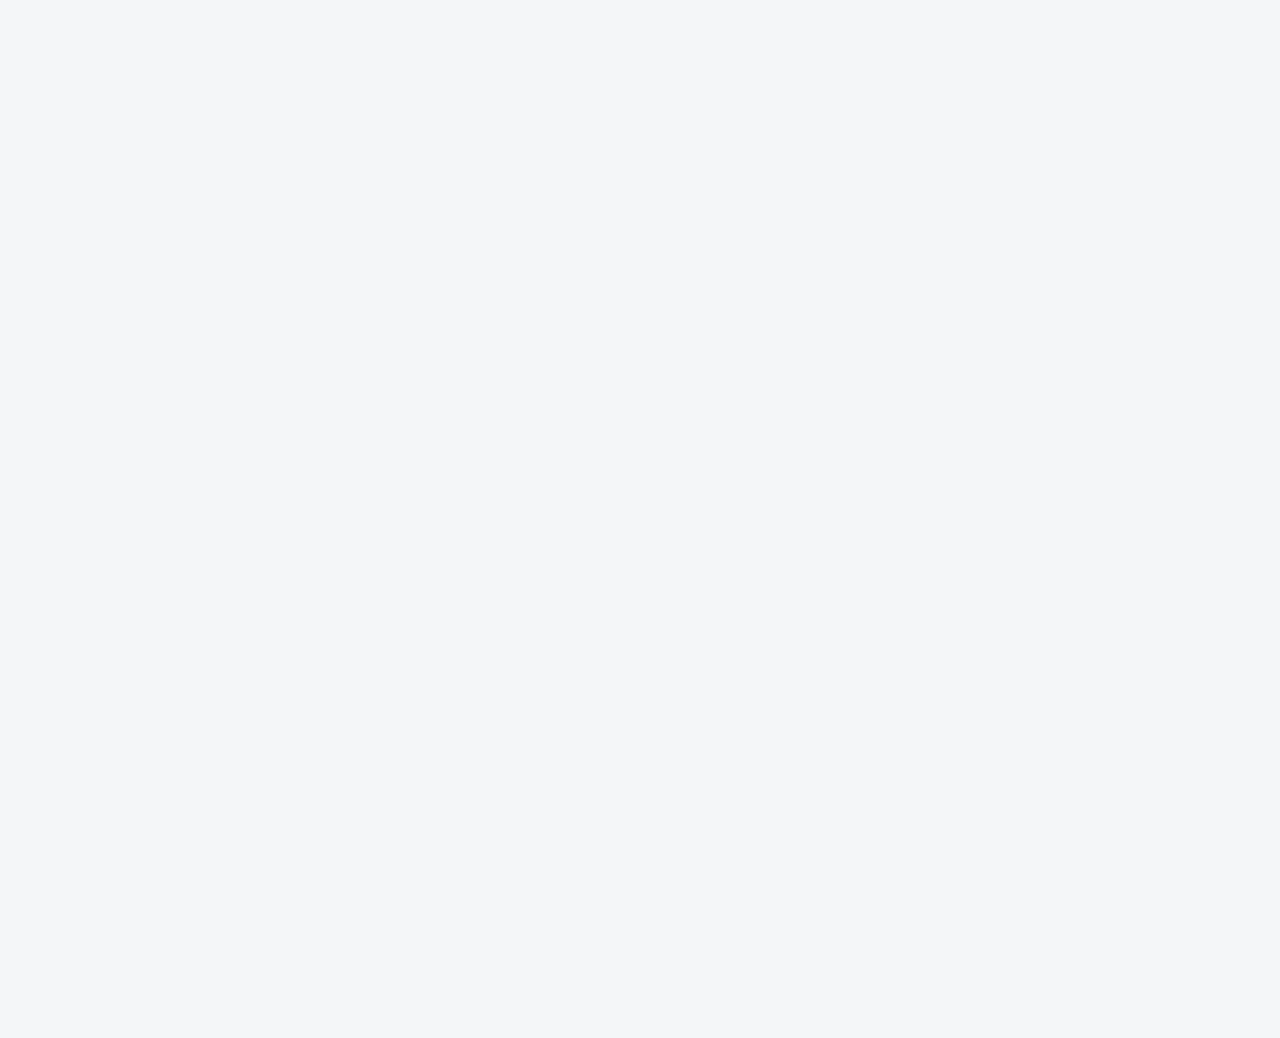
==== commit dae41425: "첫 화면 로고 · 그림 · 왼쪽 메뉴 틀(판 2026-11-13.6) Co-Authored-By: Claude Fable 5.2 <noreply@anthropic.com>" ====
--- a/index.html
+++ b/index.html
@@ -22,9 +22,9 @@
 <link rel="stylesheet" href="css/app.css">
 <!-- auth-kit: 로그인 전에는 도구 화면을 감춘다(js/auth.js 가 판정 뒤 푼다) -->
 <script>document.documentElement.classList.add('auth-lock')</script>
-<link rel="stylesheet" href="css/auth.css?v=2026-11-13.1">
-<link rel="stylesheet" href="css/board.css?v=2026-11-13.1">
-<link rel="stylesheet" href="css/kit-build.css?v=2026-11-13.1">
+<link rel="stylesheet" href="css/auth.css?v=2026-11-13.6">
+<link rel="stylesheet" href="css/board.css?v=2026-11-13.6">
+<link rel="stylesheet" href="css/kit-build.css?v=2026-11-13.6">
 <!-- /auth-kit -->
 </head>
 <body>
@@ -90,11 +90,11 @@
 <script src="js/audit.js"></script>
 <script src="js/app.js"></script>
 <!-- auth-kit: 로그인 · 사용 신청 · 승인 · 게시판(키트 정본 data10-00/kit/auth, 적용 build-2611-00/tools/kit) -->
-<script src="vendor/supabase.js?v=2026-11-13.1"></script>
-<script src="js/auth-config.js?v=2026-11-13.1"></script>
-<script src="js/kit-build.js?v=2026-11-13.1"></script>
-<script src="js/board.js?v=2026-11-13.1"></script>
-<script src="js/auth.js?v=2026-11-13.1"></script>
+<script src="vendor/supabase.js?v=2026-11-13.6"></script>
+<script src="js/auth-config.js?v=2026-11-13.6"></script>
+<script src="js/kit-build.js?v=2026-11-13.6"></script>
+<script src="js/board.js?v=2026-11-13.6"></script>
+<script src="js/auth.js?v=2026-11-13.6"></script>
 <!-- /auth-kit -->
 </body>
 </html>
--- a/css/kit-build.css
+++ b/css/kit-build.css
@@ -1,8 +1,37 @@
-/* build-2611 과제용 — 로그인 키트를 여러 쪽짜리 정적 화면에 맞춘다(정본 build-2611-00/tools/kit/kit-build.css) */
+/* build-2611 과제용 — 로그인 키트를 여러 쪽짜리 정적 화면에 맞춘다(정본 build-2611-00/tools/kit/kit-build.css)
+   로그인 뒤 틀은 마산(data10) 과제와 같다: 왼쪽 메뉴(과제 메뉴 + 「도움 · 관리」) · 위쪽 계정 줄 · 본문. */
 [hidden]{display:none !important;}
-.kit-bar{display:none;}
-.kit-shell .kit-bar{display:flex; justify-content:flex-end; align-items:center; flex-wrap:wrap; gap:6px 10px; max-width:1320px; margin:0 auto; padding:6px 20px; min-height:0; font-size:13.5px; position:relative; z-index:5;}
-.kit-shell .kit-bar .auth-chip{margin-left:auto; flex-wrap:wrap; justify-content:flex-end; max-width:100%;}
+.kit-bar{display:flex; justify-content:flex-end; align-items:center; flex-wrap:wrap; gap:6px 10px; max-width:1320px; margin:0 auto; padding:8px 20px; min-height:0; font-size:13.5px; position:relative; z-index:5;}
+.kit-bar .auth-chip{margin-left:auto; flex-wrap:wrap; justify-content:flex-end; max-width:100%;}
 .kit-shell.kit-page-on header.hero{display:none;}
 #kitPage{max-width:1320px; margin:0 auto; padding:8px 20px 40px; min-width:0;}
-@media print{ .kit-bar{display:none !important;} }
+
+/* 과제 스타일이 태그 이름(nav · aside)에 건 규칙이 키트 화면으로 새지 않게 한다(09 · 10) */
+#authGate nav.hp-links,#kitPage nav.kp-toc{flex-direction:row; flex-wrap:wrap;}
+
+/* 왼쪽 메뉴 — 위쪽 메뉴(.topnav)의 이름표와 목록을 옮겨 온 것 */
+.kit-has-side nav.topnav{display:none;}
+.kit-has-side body{padding-top:0;}
+.kit-has-side .hero{margin-top:0;}
+.kit-side{background:linear-gradient(180deg,#12305c 0%,#0c2244 100%); color:#e8eef7; padding:12px 14px; display:flex; flex-wrap:wrap; align-items:center; gap:6px 14px;}
+.kit-side .topnav-brand{display:block; min-height:0; color:#fff; font-weight:800; font-size:15.5px; line-height:1.35; text-decoration:none; padding:4px 4px;}
+.kit-side .topnav-brand small{display:block; margin:2px 0 0; font-weight:400; font-size:11.5px; opacity:.7;}
+.kit-side #nav{list-style:none; margin:0; padding:0; display:flex; flex-direction:row; flex-wrap:wrap; gap:2px; overflow:visible; flex:1 1 auto; min-width:0;}
+.kit-side #nav li{margin:0; padding:0; min-width:0;}
+.kit-side #nav a{display:flex; align-items:center; justify-content:flex-start; text-align:left; min-height:38px; padding:0 12px; border:0; border-radius:10px; color:rgba(232,238,247,.82); text-decoration:none; font-size:14px; font-weight:600; white-space:nowrap;}
+.kit-side #nav a:hover{background:rgba(255,255,255,.07); color:#fff;}
+.kit-side #nav a.active,.kit-side #nav a[aria-current="page"]{background:rgba(64,126,201,.55); color:#fff; box-shadow:inset 3px 0 0 #ffb347;}
+.kit-shell.kit-page-on .kit-side #nav a.active,.kit-shell.kit-page-on .kit-side #nav a[aria-current="page"]{background:transparent; box-shadow:none; color:rgba(232,238,247,.82);}
+.kit-side .kit-nav{flex:1 1 100%; flex-direction:row; flex-wrap:wrap; align-items:center; margin-top:4px; padding-top:8px;}
+.kit-side .kit-nav-t{margin:0 6px 0 0; padding:0 4px;}
+@media (min-width:1000px){
+  .kit-has-side body{padding-left:248px;}
+  .kit-side{position:fixed; left:0; top:0; bottom:0; width:248px; z-index:40; overflow-y:auto; flex-direction:column; flex-wrap:nowrap; align-items:stretch; gap:0; padding:18px 12px 16px;}
+  .kit-side .topnav-brand{padding:4px 12px 14px; margin-bottom:10px; border-bottom:1px solid rgba(255,255,255,.1);}
+  .kit-side #nav{flex-direction:column; flex-wrap:nowrap; flex:0 0 auto; align-items:stretch;}
+  .kit-side #nav a{min-height:42px; font-size:14.5px; white-space:normal;}
+  .kit-side .kit-nav{flex:0 0 auto; flex-direction:column; flex-wrap:nowrap; align-items:stretch; margin-top:14px; padding-top:12px;}
+  .kit-side .kit-nav-t{margin:0 0 4px; padding:0 12px;}
+  .kit-has-side section,.kit-has-side [id]{scroll-margin-top:16px;}
+}
+@media print{ .kit-bar,.kit-side{display:none !important;} .kit-has-side body{padding-left:0;} }
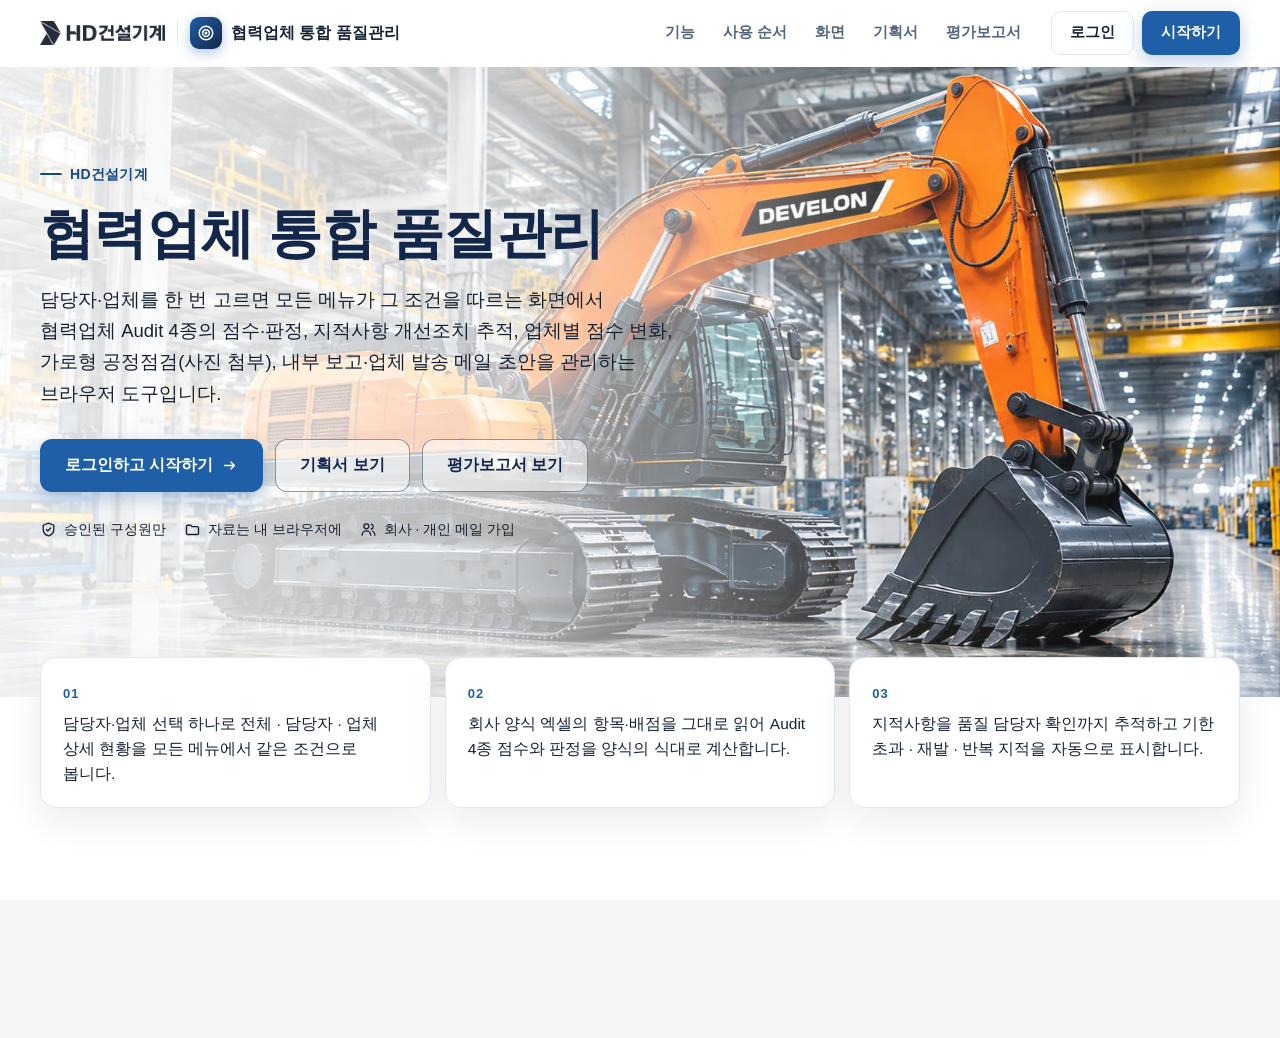
==== commit a9350821: "첫 화면에 평가보고서 보기 · report.html Co-Authored-By: Claude Fable 5.2 <noreply@anthropic.com>" ====
--- a/index.html
+++ b/index.html
@@ -22,9 +22,9 @@
 <link rel="stylesheet" href="css/app.css">
 <!-- auth-kit: 로그인 전에는 도구 화면을 감춘다(js/auth.js 가 판정 뒤 푼다) -->
 <script>document.documentElement.classList.add('auth-lock')</script>
-<link rel="stylesheet" href="css/auth.css?v=2026-11-13.6">
-<link rel="stylesheet" href="css/board.css?v=2026-11-13.6">
-<link rel="stylesheet" href="css/kit-build.css?v=2026-11-13.6">
+<link rel="stylesheet" href="css/auth.css?v=2026-11-13.8">
+<link rel="stylesheet" href="css/board.css?v=2026-11-13.8">
+<link rel="stylesheet" href="css/kit-build.css?v=2026-11-13.8">
 <!-- /auth-kit -->
 </head>
 <body>
@@ -90,11 +90,11 @@
 <script src="js/audit.js"></script>
 <script src="js/app.js"></script>
 <!-- auth-kit: 로그인 · 사용 신청 · 승인 · 게시판(키트 정본 data10-00/kit/auth, 적용 build-2611-00/tools/kit) -->
-<script src="vendor/supabase.js?v=2026-11-13.6"></script>
-<script src="js/auth-config.js?v=2026-11-13.6"></script>
-<script src="js/kit-build.js?v=2026-11-13.6"></script>
-<script src="js/board.js?v=2026-11-13.6"></script>
-<script src="js/auth.js?v=2026-11-13.6"></script>
+<script src="vendor/supabase.js?v=2026-11-13.8"></script>
+<script src="js/auth-config.js?v=2026-11-13.8"></script>
+<script src="js/kit-build.js?v=2026-11-13.8"></script>
+<script src="js/board.js?v=2026-11-13.8"></script>
+<script src="js/auth.js?v=2026-11-13.8"></script>
 <!-- /auth-kit -->
 </body>
 </html>
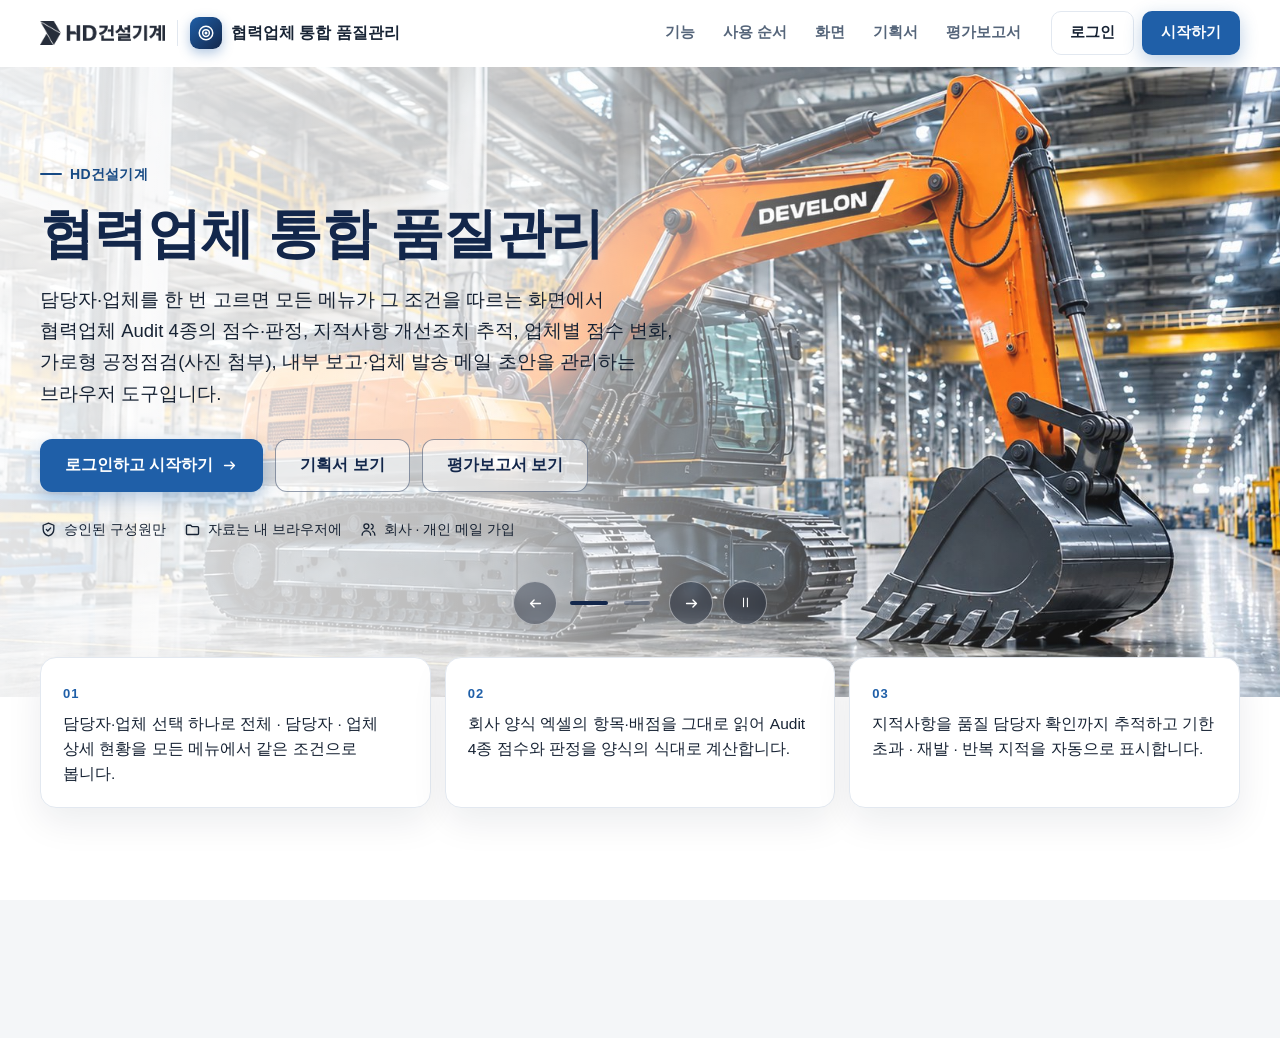
==== commit 6de59e4c: "패들릿 접수 반영 · 판 2026-11-13.9 Co-Authored-By: Claude Fable 5.2 <noreply@anthropic.com>" ====
--- a/index.html
+++ b/index.html
@@ -22,9 +22,9 @@
 <link rel="stylesheet" href="css/app.css">
 <!-- auth-kit: 로그인 전에는 도구 화면을 감춘다(js/auth.js 가 판정 뒤 푼다) -->
 <script>document.documentElement.classList.add('auth-lock')</script>
-<link rel="stylesheet" href="css/auth.css?v=2026-11-13.8">
-<link rel="stylesheet" href="css/board.css?v=2026-11-13.8">
-<link rel="stylesheet" href="css/kit-build.css?v=2026-11-13.8">
+<link rel="stylesheet" href="css/auth.css?v=2026-11-13.9">
+<link rel="stylesheet" href="css/board.css?v=2026-11-13.9">
+<link rel="stylesheet" href="css/kit-build.css?v=2026-11-13.9">
 <!-- /auth-kit -->
 </head>
 <body>
@@ -90,11 +90,11 @@
 <script src="js/audit.js"></script>
 <script src="js/app.js"></script>
 <!-- auth-kit: 로그인 · 사용 신청 · 승인 · 게시판(키트 정본 data10-00/kit/auth, 적용 build-2611-00/tools/kit) -->
-<script src="vendor/supabase.js?v=2026-11-13.8"></script>
-<script src="js/auth-config.js?v=2026-11-13.8"></script>
-<script src="js/kit-build.js?v=2026-11-13.8"></script>
-<script src="js/board.js?v=2026-11-13.8"></script>
-<script src="js/auth.js?v=2026-11-13.8"></script>
+<script src="vendor/supabase.js?v=2026-11-13.9"></script>
+<script src="js/auth-config.js?v=2026-11-13.9"></script>
+<script src="js/kit-build.js?v=2026-11-13.9"></script>
+<script src="js/board.js?v=2026-11-13.9"></script>
+<script src="js/auth.js?v=2026-11-13.9"></script>
 <!-- /auth-kit -->
 </body>
 </html>
--- a/css/kit-build.css
+++ b/css/kit-build.css
@@ -35,3 +35,7 @@
   .kit-has-side section,.kit-has-side [id]{scroll-margin-top:16px;}
 }
 @media print{ .kit-bar,.kit-side{display:none !important;} .kit-has-side body{padding-left:0;} }
+
+/* 왼쪽 메뉴를 쓰지 않는 과제(landing.kitSide: false) — 고정된 위쪽 메뉴 아래에 계정 줄을 둔다 */
+.kit-no-side .kit-bar{margin-top:56px;} .kit-no-side .hero{margin-top:0;}
+@media (max-width:860px){ .kit-no-side .kit-bar{margin-top:52px;} }
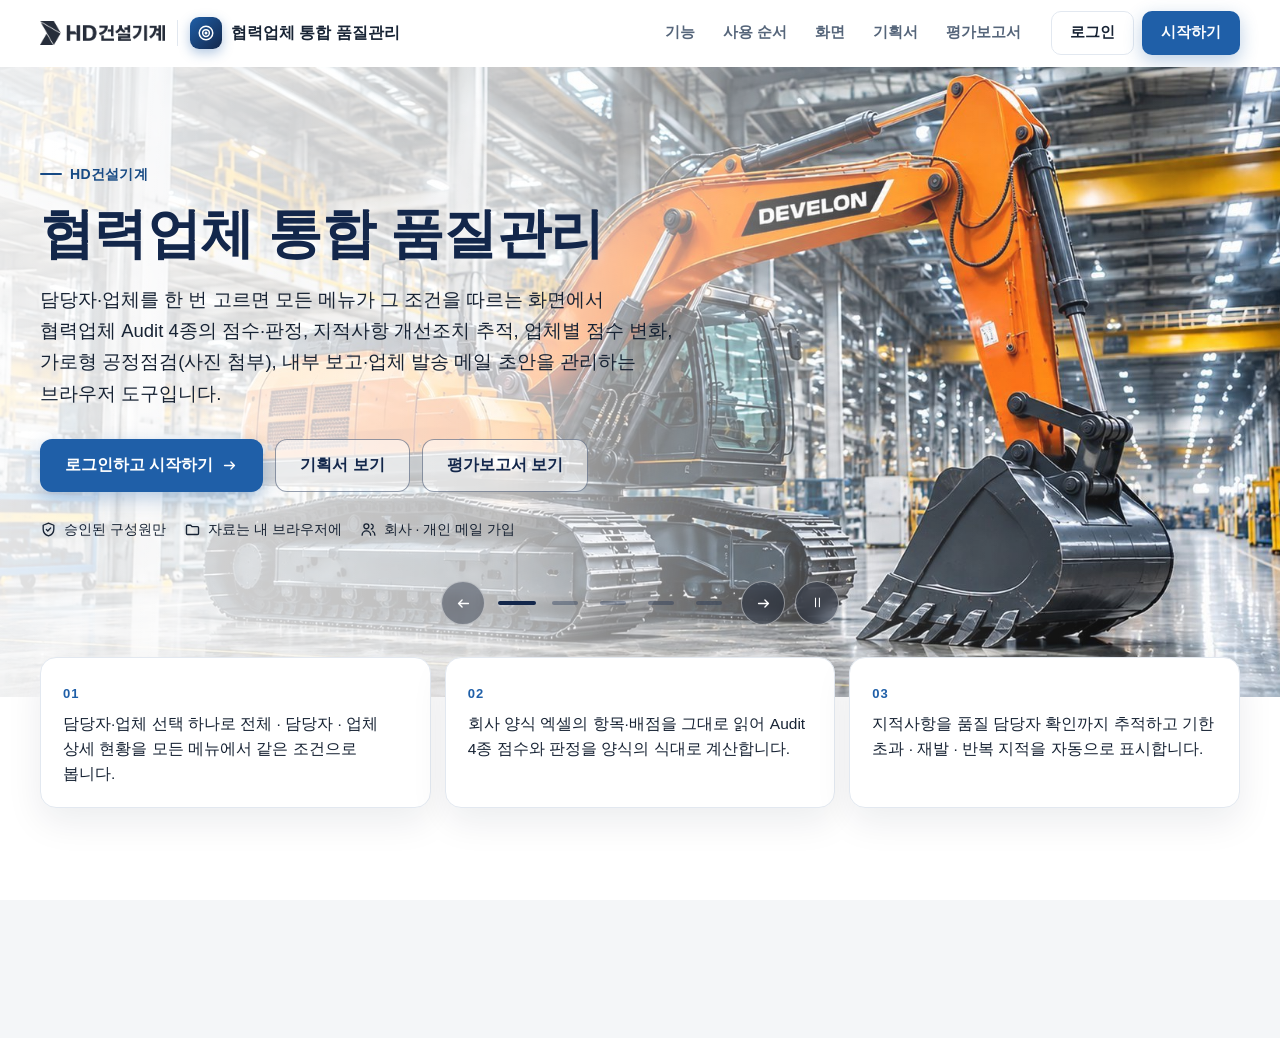
==== commit 61439de6: "패들릿 접수 반영 · 판 2026-11-13.10 Co-Authored-By: Claude Fable 5.2 <noreply@anthropic.com>" ====
--- a/index.html
+++ b/index.html
@@ -22,9 +22,9 @@
 <link rel="stylesheet" href="css/app.css">
 <!-- auth-kit: 로그인 전에는 도구 화면을 감춘다(js/auth.js 가 판정 뒤 푼다) -->
 <script>document.documentElement.classList.add('auth-lock')</script>
-<link rel="stylesheet" href="css/auth.css?v=2026-11-13.9">
-<link rel="stylesheet" href="css/board.css?v=2026-11-13.9">
-<link rel="stylesheet" href="css/kit-build.css?v=2026-11-13.9">
+<link rel="stylesheet" href="css/auth.css?v=2026-11-13.10">
+<link rel="stylesheet" href="css/board.css?v=2026-11-13.10">
+<link rel="stylesheet" href="css/kit-build.css?v=2026-11-13.10">
 <!-- /auth-kit -->
 </head>
 <body>
@@ -90,11 +90,11 @@
 <script src="js/audit.js"></script>
 <script src="js/app.js"></script>
 <!-- auth-kit: 로그인 · 사용 신청 · 승인 · 게시판(키트 정본 data10-00/kit/auth, 적용 build-2611-00/tools/kit) -->
-<script src="vendor/supabase.js?v=2026-11-13.9"></script>
-<script src="js/auth-config.js?v=2026-11-13.9"></script>
-<script src="js/kit-build.js?v=2026-11-13.9"></script>
-<script src="js/board.js?v=2026-11-13.9"></script>
-<script src="js/auth.js?v=2026-11-13.9"></script>
+<script src="vendor/supabase.js?v=2026-11-13.10"></script>
+<script src="js/auth-config.js?v=2026-11-13.10"></script>
+<script src="js/kit-build.js?v=2026-11-13.10"></script>
+<script src="js/board.js?v=2026-11-13.10"></script>
+<script src="js/auth.js?v=2026-11-13.10"></script>
 <!-- /auth-kit -->
 </body>
 </html>
